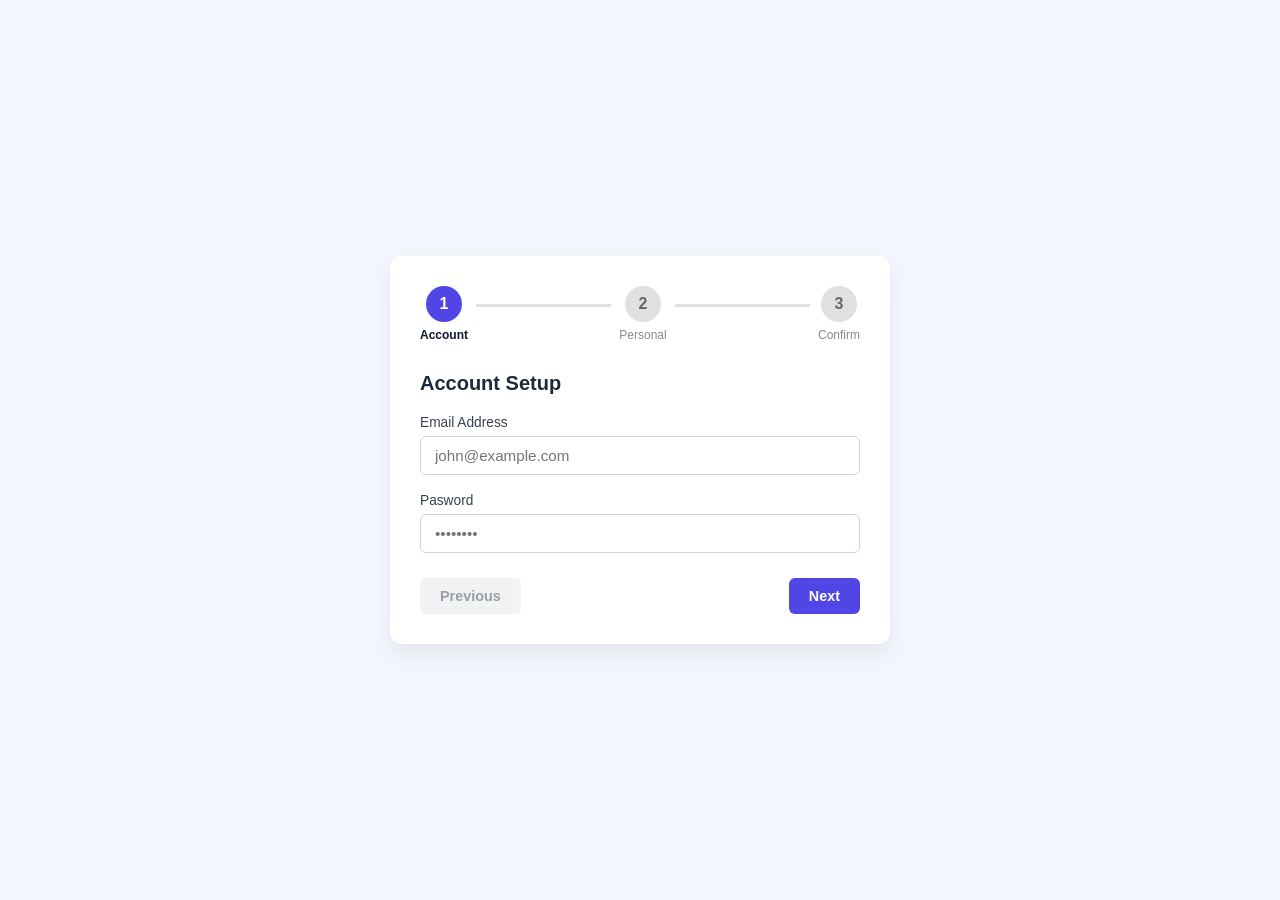
==== index.html @ 32d4d3b2 "Squashed 'MultiStep-Form/' content from commit 7b447c8 git-subtree-dir: MultiStep-Form git-subtree-s" ====
<!doctype html>
<html lang="en">
  <head>
    <meta charset="UTF-8" />
    <meta name="viewport" content="width=device-width, initial-scale=1.0" />
    <title>Multi Step Form</title>
    <link rel="stylesheet" href="./style.css" />
  </head>
  <body>
    <div class="form-container">
      <div class="step-indicator">
        <div class="step step-1 active" onclick="navigateToStep(0)">
          <div class="step-number">1</div>
          <span class="step-label">Account</span>
        </div>
        <div class="line"></div>
        <div class="step step-2" onclick="navigateToStep(1)">
          <div class="step-number">2</div>
          <span class="step-label">Personal</span>
        </div>
        <div class="line"></div>
        <div class="step step-3" onclick="navigateToStep(2)">
          <div class="step-number">3</div>
          <span class="step-label">Confirm</span>
        </div>
      </div>
      <form onsubmit="handleSubmit(event)" id="multiStepForm">
        <div class="form-step active">
          <h2>Account Setup</h2>
          <div class="input-group">
            <label for="email">Email Address</label>
            <input
              type="email"
              name="email"
              id="email"
              required
              placeholder="john@example.com"
            />
          </div>
          <div class="input-group">
            <label for="password">Pasword</label>
            <input
              type="password"
              name="password"
              id="password"
              required
              placeholder="••••••••"
            />
          </div>
        </div>
        <div class="form-step">
          <h2>Personal Details</h2>
          <div class="input-group">
            <label for="fullName">Full Name</label>
            <input
              type="text"
              name="fullName"
              id="fullName"
              required
              placeholder="John Doe"
            />
          </div>
          <div class="input-group">
            <label for="phone">Phone Number</label>
            <input
              type="tel"
              name="phone"
              id="phone"
              required
              placeholder="+1 234 567 890"
            />
          </div>
        </div>
        <div class="form-step">
          <h2>Confirmation</h2>
          <div class="summary-box">
            <p><strong>Email:</strong> <span id="summaryEmail">-</span></p>
            <p><strong>Name:</strong> <span id="summaryName">-</span></p>
            <p><strong>Phone:</strong> <span id="summaryPhone">-</span></p>
          </div>
          <div class="input-group checkbox-group">
            <input type="checkbox" id="terms" required />
            <label for="terms">I agree to the Terms & Conditions</label>
          </div>
        </div>
        <div class="btn-group">
          <button type="button" id="prevBtn" onclick="changeStep(-1)" disabled>
            Previous
          </button>
          <button type="button" id="nextBtn" onclick="changeStep(1)">
            Next
          </button>
          <button type="submit" id="submitBtn" class="hidden">
            Submit Registration
          </button>
        </div>
      </form>
    </div>
    <script src="./script.js"></script>
  </body>
</html>
---- style.css ----
* {
  box-sizing: border-box;
  margin: 0;
  padding: 0;
  font-family: "Segoe UI", Tahoma, Geneva, Verdana, sans-serif;
}

body {
  background-color: #f4f7fe;
  display: flex;
  justify-content: center;
  align-items: center;
  min-height: 100vh;
}

.form-container {
  background: #ffffff;
  width: 100%;
  max-width: 500px;
  padding: 30px;
  border-radius: 12px;
  box-shadow: 0 10px 25px rgba(0, 0, 0, 0.08);
}

.step-indicator {
  display: flex;
  align-items: center;
  justify-content: space-between;
  margin-bottom: 30px;
}

.step {
  display: flex;
  flex-direction: column;
  align-items: center;
  cursor: pointer;
  z-index: 1;
}

.step-number {
  width: 36px;
  height: 36px;
  border-radius: 50%;
  background-color: #e0e0e0;
  color: #666;
  display: flex;
  justify-content: center;
  align-items: center;
  font-weight: 600;
  transition: all 0.3s ease;
}

.step-label {
  font-size: 0.75rem;
  margin-top: 6px;
  color: #888;
}

.step.active .step-number {
  background-color: #4f46e5;
  color: #fff;
}

.step.completed .step-number {
  background-color: #10b981;
  color: #fff;
}

.step.active .step-label,
.step.completed .step-label {
  color: #111827;
  font-weight: 600;
}

.line {
  flex: 1;
  height: 3px;
  background-color: #e0e0e0;
  margin: 0 8px;
  margin-bottom: 18px;
  transition: background-color 0.3s ease;
}

.line.active {
  background-color: #10b981;
}

.form-step {
    display: none;
}

.form-step.active {
  display: block;
  animation: fadeIn 0.4s ease;
}

@keyframes fadeIn {
  from {
    opacity: 0;
    transform: translateY(8px);
  }
  to {
    opacity: 1;
    transform: translateY(0);
  }
}

h2 {
  font-size: 1.25rem;
  color: #1f2937;
  margin-bottom: 20px;
}

.input-group {
  margin-bottom: 18px;
  display: flex;
  flex-direction: column;
}

.input-group label {
  font-size: 0.857rem;
  font-weight: 500;
  color: #374151;
  margin-bottom: 6px;
}

.input-group input[type="email"],
.input-group input[type="password"],
.input-group input[type="text"],
.input-group input[type="tel"] {
  padding: 10px 14px;
  border: 1px solid #d1d5db;
  border-radius: 6px;
  font-size: 0.95rem;
  outline: none;
  transition: border-color 0.2s;
}

.input-group input:focus {
  border-color: #4f46e5;
}

.checkbox-group {
  flex-direction: row;
  align-items: center;
  gap: 8px;
}

.summary-box {
  background: #f9fafb;
  border: 1px solid #e5e7eb;
  border-radius: 8px;
  padding: 16px;
  margin-bottom: 20px;
}

.summary-box p {
  font-size: 0.9rem;
  color: #4b5563;
  margin-bottom: 8px;
}

.btn-group {
  display: flex;
  justify-content: space-between;
  margin-top: 25px;
}

button {
  padding: 10px 20px;
  border: none;
  border-radius: 6px;
  font-size: 0.9rem;
  font-weight: 600;
  cursor: pointer;
  transition: background-color 0.2s;
}

#prevBtn {
  background-color: #e5e7eb;
  color: #374151;
}

#prevBtn:disabled {
  opacity: 0.5;
  cursor: not-allowed;
}

#nextBtn,
#submitBtn {
  background-color: #4f46e5;
  color: #fff;
}
#nextBtn:hover,
#submitBtn:hover {
  background-color: #4338ca;
}

.hidden {
  display: none;
}
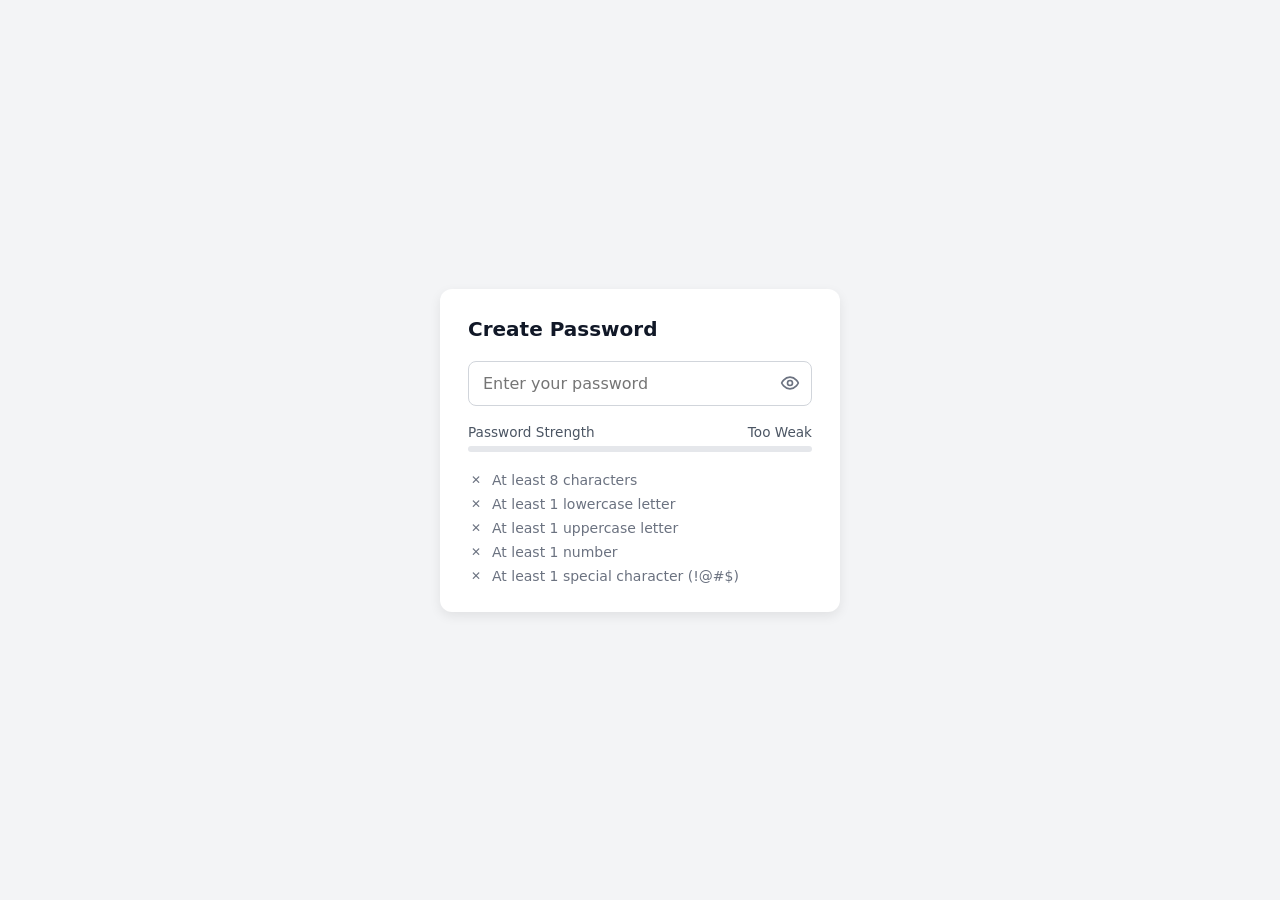
==== commit 79bd147f: "Squashed 'Password-Module/' content from commit 9e6fceb git-subtree-dir: Password-Module git-subtree" ====
--- a/index.html
+++ b/index.html
@@ -3,98 +3,97 @@
   <head>
     <meta charset="UTF-8" />
     <meta name="viewport" content="width=device-width, initial-scale=1.0" />
-    <title>Multi Step Form</title>
+    <title>Password Module</title>
     <link rel="stylesheet" href="./style.css" />
   </head>
   <body>
-    <div class="form-container">
-      <div class="step-indicator">
-        <div class="step step-1 active" onclick="navigateToStep(0)">
-          <div class="step-number">1</div>
-          <span class="step-label">Account</span>
+    <div class="password-card">
+      <h2>Create Password</h2>
+
+      <!-- Password Input Group -->
+      <div class="input-group">
+        <input
+          type="password"
+          id="password"
+          placeholder="Enter your password"
+          autocomplete="off"
+        />
+        <button
+          type="button"
+          id="toggleBtn"
+          aria-label="Toggle password visibility"
+        >
+          <!-- Eye Open Icon -->
+          <svg
+            id="eyeOpen"
+            xmlns="http://www.w3.org/2000/svg"
+            width="20"
+            height="20"
+            viewBox="0 0 24 24"
+            fill="none"
+            stroke="currentColor"
+            stroke-width="2"
+            stroke-linecap="round"
+            stroke-linejoin="round"
+          >
+            <path d="M2 12s3-7 10-7 10 7 10 7-3 7-10 7-10-7-10-7Z" />
+            <circle cx="12" cy="12" r="3" />
+          </svg>
+          <!-- Eye Closed Icon -->
+          <svg
+            id="eyeClosed"
+            class="hidden"
+            xmlns="http://www.w3.org/2000/svg"
+            width="20"
+            height="20"
+            viewBox="0 0 24 24"
+            fill="none"
+            stroke="currentColor"
+            stroke-width="2"
+            stroke-linecap="round"
+            stroke-linejoin="round"
+          >
+            <path d="M9.88 9.88a3 3 0 1 0 4.24 4.24" />
+            <path
+              d="M10.73 5.08A10.43 10.43 0 0 1 12 5c7 0 10 7 10 7a13.16 13.16 0 0 1-1.67 2.68"
+            />
+            <path
+              d="M6.61 6.61A13.52 13.52 0 0 0 2 12s3 7 10 7a9.74 9.74 0 0 0 5.39-1.61"
+            />
+            <line x1="2" x2="22" y1="2" y2="22" />
+          </svg>
+        </button>
+      </div>
+
+      <!-- Strength Meter -->
+      <div class="strength-wrapper">
+        <div class="strength-header">
+          <span>Password Strength</span>
+          <span id="strengthText">Too Weak</span>
         </div>
-        <div class="line"></div>
-        <div class="step step-2" onclick="navigateToStep(1)">
-          <div class="step-number">2</div>
-          <span class="step-label">Personal</span>
-        </div>
-        <div class="line"></div>
-        <div class="step step-3" onclick="navigateToStep(2)">
-          <div class="step-number">3</div>
-          <span class="step-label">Confirm</span>
+        <div class="strength-bar-bg">
+          <div id="strengthBar" class="strength-bar"></div>
         </div>
       </div>
-      <form onsubmit="handleSubmit(event)" id="multiStepForm">
-        <div class="form-step active">
-          <h2>Account Setup</h2>
-          <div class="input-group">
-            <label for="email">Email Address</label>
-            <input
-              type="email"
-              name="email"
-              id="email"
-              required
-              placeholder="john@example.com"
-            />
-          </div>
-          <div class="input-group">
-            <label for="password">Pasword</label>
-            <input
-              type="password"
-              name="password"
-              id="password"
-              required
-              placeholder="••••••••"
-            />
-          </div>
-        </div>
-        <div class="form-step">
-          <h2>Personal Details</h2>
-          <div class="input-group">
-            <label for="fullName">Full Name</label>
-            <input
-              type="text"
-              name="fullName"
-              id="fullName"
-              required
-              placeholder="John Doe"
-            />
-          </div>
-          <div class="input-group">
-            <label for="phone">Phone Number</label>
-            <input
-              type="tel"
-              name="phone"
-              id="phone"
-              required
-              placeholder="+1 234 567 890"
-            />
-          </div>
-        </div>
-        <div class="form-step">
-          <h2>Confirmation</h2>
-          <div class="summary-box">
-            <p><strong>Email:</strong> <span id="summaryEmail">-</span></p>
-            <p><strong>Name:</strong> <span id="summaryName">-</span></p>
-            <p><strong>Phone:</strong> <span id="summaryPhone">-</span></p>
-          </div>
-          <div class="input-group checkbox-group">
-            <input type="checkbox" id="terms" required />
-            <label for="terms">I agree to the Terms & Conditions</label>
-          </div>
-        </div>
-        <div class="btn-group">
-          <button type="button" id="prevBtn" onclick="changeStep(-1)" disabled>
-            Previous
-          </button>
-          <button type="button" id="nextBtn" onclick="changeStep(1)">
-            Next
-          </button>
-          <button type="submit" id="submitBtn" class="hidden">
-            Submit Registration
-          </button>
-        </div>
-      </form>
+
+      <!-- Requirements Checklist -->
+      <ul class="criteria-list">
+        <li data-criterion="length">
+          <span class="icon">✕</span> At least 8 characters
+        </li>
+        <li data-criterion="lowercase">
+          <span class="icon">✕</span> At least 1 lowercase letter
+        </li>
+        <li data-criterion="uppercase">
+          <span class="icon">✕</span> At least 1 uppercase letter
+        </li>
+        <li data-criterion="number">
+          <span class="icon">✕</span> At least 1 number
+        </li>
+        <li data-criterion="symbol">
+          <span class="icon">✕</span> At least 1 special character (!@#$)
+        </li>
+      </ul>
     </div>
     <script src="./script.js"></script>
   </body>
--- a/style.css
+++ b/style.css
@@ -2,200 +2,129 @@
   box-sizing: border-box;
   margin: 0;
   padding: 0;
-  font-family: "Segoe UI", Tahoma, Geneva, Verdana, sans-serif;
+  font-family:
+    system-ui,
+    -apple-system,
+    sans-serif;
 }
 
 body {
-  background-color: #f4f7fe;
   display: flex;
   justify-content: center;
   align-items: center;
   min-height: 100vh;
+  background-color: #f3f4f6;
+  padding: 20px;
 }
 
-.form-container {
+.password-card {
   background: #ffffff;
+  padding: 28px;
+  border-radius: 12px;
   width: 100%;
-  max-width: 500px;
-  padding: 30px;
-  border-radius: 12px;
-  box-shadow: 0 10px 25px rgba(0, 0, 0, 0.08);
+  max-width: 400px;
+  box-shadow: 0 4px 12px rgba(0, 0, 0, 0.08);
 }
 
-.step-indicator {
-  display: flex;
-  align-items: center;
-  justify-content: space-between;
-  margin-bottom: 30px;
-}
-
-.step {
-  display: flex;
-  flex-direction: column;
-  align-items: center;
-  cursor: pointer;
-  z-index: 1;
-}
-
-.step-number {
-  width: 36px;
-  height: 36px;
-  border-radius: 50%;
-  background-color: #e0e0e0;
-  color: #666;
-  display: flex;
-  justify-content: center;
-  align-items: center;
-  font-weight: 600;
-  transition: all 0.3s ease;
-}
-
-.step-label {
-  font-size: 0.75rem;
-  margin-top: 6px;
-  color: #888;
-}
-
-.step.active .step-number {
-  background-color: #4f46e5;
-  color: #fff;
-}
-
-.step.completed .step-number {
-  background-color: #10b981;
-  color: #fff;
-}
-
-.step.active .step-label,
-.step.completed .step-label {
+.password-card h2 {
+  font-size: 1.25rem;
   color: #111827;
-  font-weight: 600;
-}
-
-.line {
-  flex: 1;
-  height: 3px;
-  background-color: #e0e0e0;
-  margin: 0 8px;
-  margin-bottom: 18px;
-  transition: background-color 0.3s ease;
-}
-
-.line.active {
-  background-color: #10b981;
-}
-
-.form-step {
-    display: none;
-}
-
-.form-step.active {
-  display: block;
-  animation: fadeIn 0.4s ease;
-}
-
-@keyframes fadeIn {
-  from {
-    opacity: 0;
-    transform: translateY(8px);
-  }
-  to {
-    opacity: 1;
-    transform: translateY(0);
-  }
-}
-
-h2 {
-  font-size: 1.25rem;
-  color: #1f2937;
   margin-bottom: 20px;
 }
 
 .input-group {
-  margin-bottom: 18px;
+  position: relative;
   display: flex;
-  flex-direction: column;
+  align-items: center;
 }
 
-.input-group label {
-  font-size: 0.857rem;
-  font-weight: 500;
-  color: #374151;
-  margin-bottom: 6px;
-}
-
-.input-group input[type="email"],
-.input-group input[type="password"],
-.input-group input[type="text"],
-.input-group input[type="tel"] {
-  padding: 10px 14px;
-  border: 1px solid #d1d5db;
-  border-radius: 6px;
-  font-size: 0.95rem;
+.input-group input {
+  width: 100%;
+  padding: 12px 42px 12px 14px;
+  font-size: 1rem;
+  border: 1.5px solid #d1d5db;
+  border-radius: 8px;
   outline: none;
   transition: border-color 0.2s;
 }
 
 .input-group input:focus {
-  border-color: #4f46e5;
+  border-color: #3b82f6;
 }
 
-.checkbox-group {
-  flex-direction: row;
+.input-group button {
+  position: absolute;
+  right: 12px;
+  background: none;
+  border: none;
+  cursor: pointer;
+  color: #6b7280;
+  display: flex;
   align-items: center;
-  gap: 8px;
-}
-
-.summary-box {
-  background: #f9fafb;
-  border: 1px solid #e5e7eb;
-  border-radius: 8px;
-  padding: 16px;
-  margin-bottom: 20px;
-}
-
-.summary-box p {
-  font-size: 0.9rem;
-  color: #4b5563;
-  margin-bottom: 8px;
-}
-
-.btn-group {
-  display: flex;
-  justify-content: space-between;
-  margin-top: 25px;
-}
-
-button {
-  padding: 10px 20px;
-  border: none;
-  border-radius: 6px;
-  font-size: 0.9rem;
-  font-weight: 600;
-  cursor: pointer;
-  transition: background-color 0.2s;
-}
-
-#prevBtn {
-  background-color: #e5e7eb;
-  color: #374151;
-}
-
-#prevBtn:disabled {
-  opacity: 0.5;
-  cursor: not-allowed;
-}
-
-#nextBtn,
-#submitBtn {
-  background-color: #4f46e5;
-  color: #fff;
-}
-#nextBtn:hover,
-#submitBtn:hover {
-  background-color: #4338ca;
 }
 
 .hidden {
   display: none;
 }
+
+/* Strength Bar */
+.strength-wrapper {
+  margin-top: 18px;
+}
+
+.strength-header {
+  display: flex;
+  justify-content: space-between;
+  font-size: 0.85rem;
+  color: #4b5563;
+  margin-bottom: 6px;
+  font-weight: 500;
+}
+
+.strength-bar-bg {
+  height: 6px;
+  background-color: #e5e7eb;
+  border-radius: 4px;
+  overflow: hidden;
+}
+
+.strength-bar {
+  height: 100%;
+  width: 0%;
+  border-radius: 4px;
+  transition:
+    width 0.3s ease,
+    background-color 0.3s ease;
+}
+
+/* Checklist Styling */
+.criteria-list {
+  list-style: none;
+  margin-top: 20px;
+  display: flex;
+  flex-direction: column;
+  gap: 8px;
+}
+
+.criteria-list li {
+  font-size: 0.875rem;
+  color: #6b7280;
+  display: flex;
+  align-items: center;
+  gap: 8px;
+  transition: color 0.2s;
+}
+
+.criteria-list li.valid {
+  color: #10b981;
+  font-weight: 500;
+}
+
+.criteria-list li .icon {
+  display: inline-flex;
+  justify-content: center;
+  align-items: center;
+  width: 16px;
+  height: 16px;
+  font-size: 0.75rem;
+}
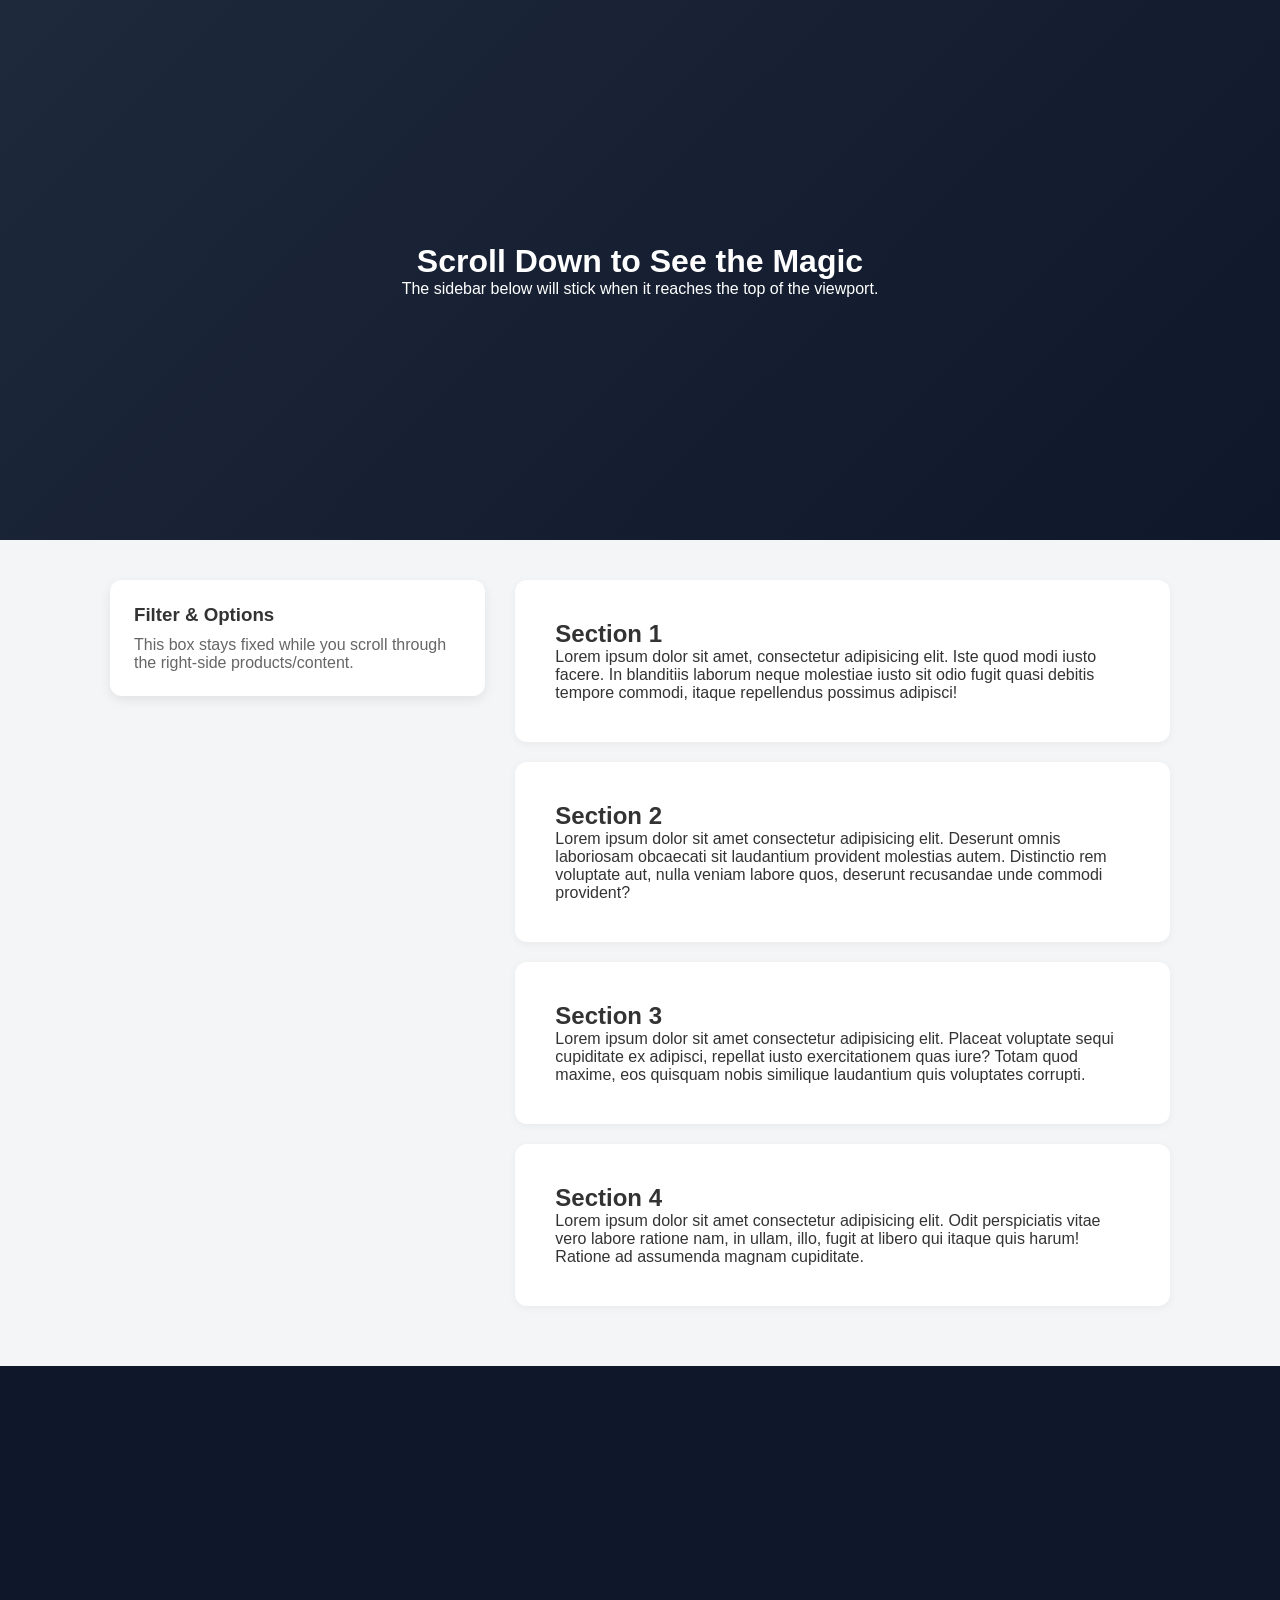
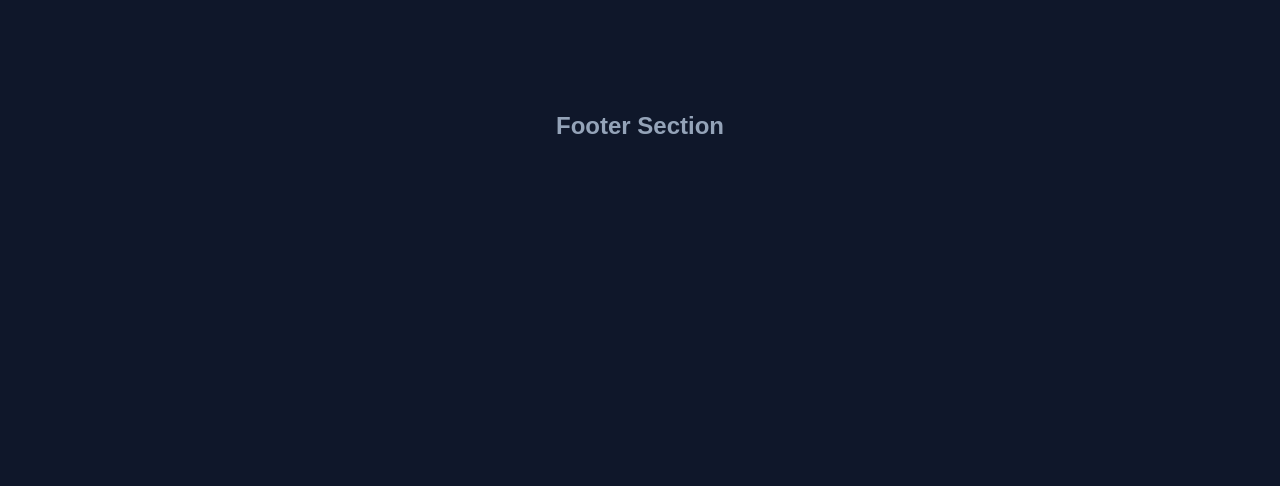
==== commit 36b6dc41: "Squashed 'Scroll-and-FixIt/' content from commit cee3bd1 git-subtree-dir: Scroll-and-FixIt git-subtr" ====
--- a/index.html
+++ b/index.html
@@ -3,98 +3,66 @@
   <head>
     <meta charset="UTF-8" />
     <meta name="viewport" content="width=device-width, initial-scale=1.0" />
-    <title>Password Module</title>
+    <title>Scroll and FixIt!</title>
     <link rel="stylesheet" href="./style.css" />
   </head>
   <body>
-    <div class="password-card">
-      <h2>Create Password</h2>
-
-      <!-- Password Input Group -->
-      <div class="input-group">
-        <input
-          type="password"
-          id="password"
-          placeholder="Enter your password"
-          autocomplete="off"
-        />
-        <button
-          type="button"
-          id="toggleBtn"
-          aria-label="Toggle password visibility"
-        >
-          <!-- Eye Open Icon -->
-          <svg
-            id="eyeOpen"
-            xmlns="http://www.w3.org/2000/svg"
-            width="20"
-            height="20"
-            viewBox="0 0 24 24"
-            fill="none"
-            stroke="currentColor"
-            stroke-width="2"
-            stroke-linecap="round"
-            stroke-linejoin="round"
-          >
-            <path d="M2 12s3-7 10-7 10 7 10 7-3 7-10 7-10-7-10-7Z" />
-            <circle cx="12" cy="12" r="3" />
-          </svg>
-          <!-- Eye Closed Icon -->
-          <svg
-            id="eyeClosed"
-            class="hidden"
-            xmlns="http://www.w3.org/2000/svg"
-            width="20"
-            height="20"
-            viewBox="0 0 24 24"
-            fill="none"
-            stroke="currentColor"
-            stroke-width="2"
-            stroke-linecap="round"
-            stroke-linejoin="round"
-          >
-            <path d="M9.88 9.88a3 3 0 1 0 4.24 4.24" />
-            <path
-              d="M10.73 5.08A10.43 10.43 0 0 1 12 5c7 0 10 7 10 7a13.16 13.16 0 0 1-1.67 2.68"
-            />
-            <path
-              d="M6.61 6.61A13.52 13.52 0 0 0 2 12s3 7 10 7a9.74 9.74 0 0 0 5.39-1.61"
-            />
-            <line x1="2" x2="22" y1="2" y2="22" />
-          </svg>
-        </button>
-      </div>
-
-      <!-- Strength Meter -->
-      <div class="strength-wrapper">
-        <div class="strength-header">
-          <span>Password Strength</span>
-          <span id="strengthText">Too Weak</span>
-        </div>
-        <div class="strength-bar-bg">
-          <div id="strengthBar" class="strength-bar"></div>
-        </div>
-      </div>
-
-      <!-- Requirements Checklist -->
-      <ul class="criteria-list">
-        <li data-criterion="length">
-          <span class="icon">✕</span> At least 8 characters
-        </li>
-        <li data-criterion="lowercase">
-          <span class="icon">✕</span> At least 1 lowercase letter
-        </li>
-        <li data-criterion="uppercase">
-          <span class="icon">✕</span> At least 1 uppercase letter
-        </li>
-        <li data-criterion="number">
-          <span class="icon">✕</span> At least 1 number
-        </li>
-        <li data-criterion="symbol">
-          <span class="icon">✕</span> At least 1 special character (!@#$)
-        </li>
-      </ul>
-    </div>
-    <script src="./script.js"></script>
+    <header class="hero-section">
+      <h1>Scroll Down to See the Magic</h1>
+      <p>
+        The sidebar below will stick when it reaches the top of the viewport.
+      </p>
+    </header>
+    <main class="content-container">
+      <aside class="sidebar" id="stickySidebar">
+        <h3>Filter & Options</h3>
+        <p style="margin-top: 10px; color: #666">
+          This box stays fixed while you scroll through the right-side
+          products/content.
+        </p>
+      </aside>
+      <section class="main-content">
+        <article class="card">
+          <h2>Section 1</h2>
+          <p>
+            Lorem ipsum dolor sit amet, consectetur adipisicing elit. Iste quod
+            modi iusto facere. In blanditiis laborum neque molestiae iusto sit
+            odio fugit quasi debitis tempore commodi, itaque repellendus
+            possimus adipisci!
+          </p>
+        </article>
+        <article class="card">
+          <h2>Section 2</h2>
+          <p>
+            Lorem ipsum dolor sit amet consectetur adipisicing elit. Deserunt
+            omnis laboriosam obcaecati sit laudantium provident molestias autem.
+            Distinctio rem voluptate aut, nulla veniam labore quos, deserunt
+            recusandae unde commodi provident?
+          </p>
+        </article>
+        <article class="card">
+          <h2>Section 3</h2>
+          <p>
+            Lorem ipsum dolor sit amet consectetur adipisicing elit. Placeat
+            voluptate sequi cupiditate ex adipisci, repellat iusto
+            exercitationem quas iure? Totam quod maxime, eos quisquam nobis
+            similique laudantium quis voluptates corrupti.
+          </p>
+        </article>
+        <article class="card">
+          <h2>Section 4</h2>
+          <p>
+            Lorem ipsum dolor sit amet consectetur adipisicing elit. Odit
+            perspiciatis vitae vero labore ratione nam, in ullam, illo, fugit at
+            libero qui itaque quis harum! Ratione ad assumenda magnam
+            cupiditate.
+          </p>
+        </article>
+      </section>
+    </main>
+    <footer class="footer">
+        <h2>Footer Section</h2>
+    </footer>
   </body>
+  <script src="./script.js"></script>
 </html>
--- a/style.css
+++ b/style.css
@@ -1,130 +1,71 @@
 * {
-  box-sizing: border-box;
-  margin: 0;
-  padding: 0;
-  font-family:
-    system-ui,
-    -apple-system,
-    sans-serif;
+    box-sizing: border-box;
+    margin: 0;
+    padding: 0;
+    font-family: Arial, sans-serif;
 }
 
 body {
-  display: flex;
-  justify-content: center;
-  align-items: center;
-  min-height: 100vh;
-  background-color: #f3f4f6;
-  padding: 20px;
+    background-color: #f4f5f7;
+    color: #333;
 }
 
-.password-card {
-  background: #ffffff;
-  padding: 28px;
-  border-radius: 12px;
-  width: 100%;
-  max-width: 400px;
-  box-shadow: 0 4px 12px rgba(0, 0, 0, 0.08);
+.hero-section {
+    height: 60vh;
+    background: linear-gradient(135deg, #1e293b, #0f172a);
+    color: white;
+    display: flex;
+    flex-direction: column;
+    justify-content: center;
+    align-items: center;
+    text-align: center;
+    padding: 20px;
 }
 
-.password-card h2 {
-  font-size: 1.25rem;
-  color: #111827;
-  margin-bottom: 20px;
+.content-container {
+    max-width: 1100px;
+    margin: 40px auto;
+    display: flex;
+    gap: 30px;
+    padding: 0 20px;
 }
 
-.input-group {
-  position: relative;
-  display: flex;
-  align-items: center;
+.sidebar {
+    flex: 1;
+    position: sticky;
+    align-self: flex-start;
+    background: #ffffff;
+    padding: 24px;
+    border-radius: 12px;
+    top: 20px;
+    box-shadow: 0 4px 12px rgba(0,0,0,0.08);
+    transition: border-color 0.3s ease;
 }
 
-.input-group input {
-  width: 100%;
-  padding: 12px 42px 12px 14px;
-  font-size: 1rem;
-  border: 1.5px solid #d1d5db;
-  border-radius: 8px;
-  outline: none;
-  transition: border-color 0.2s;
+.sidebar.is-stuck {
+    border: 2px solid #3b82f6;
 }
 
-.input-group input:focus {
-  border-color: #3b82f6;
+.main-content {
+    flex: 2;
+    display: flex;
+    flex-direction: column;
+    gap: 20px;
 }
 
-.input-group button {
-  position: absolute;
-  right: 12px;
-  background: none;
-  border: none;
-  cursor: pointer;
-  color: #6b7280;
-  display: flex;
-  align-items: center;
+.card {
+    background: #ffffff;
+    padding: 40px;
+    border-radius: 12px;
+    box-shadow: 0 2px 8px rgba(0,0,0,0.05);
 }
 
-.hidden {
-  display: none;
-}
-
-/* Strength Bar */
-.strength-wrapper {
-  margin-top: 18px;
-}
-
-.strength-header {
-  display: flex;
-  justify-content: space-between;
-  font-size: 0.85rem;
-  color: #4b5563;
-  margin-bottom: 6px;
-  font-weight: 500;
-}
-
-.strength-bar-bg {
-  height: 6px;
-  background-color: #e5e7eb;
-  border-radius: 4px;
-  overflow: hidden;
-}
-
-.strength-bar {
-  height: 100%;
-  width: 0%;
-  border-radius: 4px;
-  transition:
-    width 0.3s ease,
-    background-color 0.3s ease;
-}
-
-/* Checklist Styling */
-.criteria-list {
-  list-style: none;
-  margin-top: 20px;
-  display: flex;
-  flex-direction: column;
-  gap: 8px;
-}
-
-.criteria-list li {
-  font-size: 0.875rem;
-  color: #6b7280;
-  display: flex;
-  align-items: center;
-  gap: 8px;
-  transition: color 0.2s;
-}
-
-.criteria-list li.valid {
-  color: #10b981;
-  font-weight: 500;
-}
-
-.criteria-list li .icon {
-  display: inline-flex;
-  justify-content: center;
-  align-items: center;
-  width: 16px;
-  height: 16px;
-  font-size: 0.75rem;
-}
+.footer {
+    height: 80vh;
+    background: #0f172a;
+    color: #94a3b8;
+    display: flex;
+    align-items: center;
+    justify-content: center;
+    margin-top: 60px;
+}
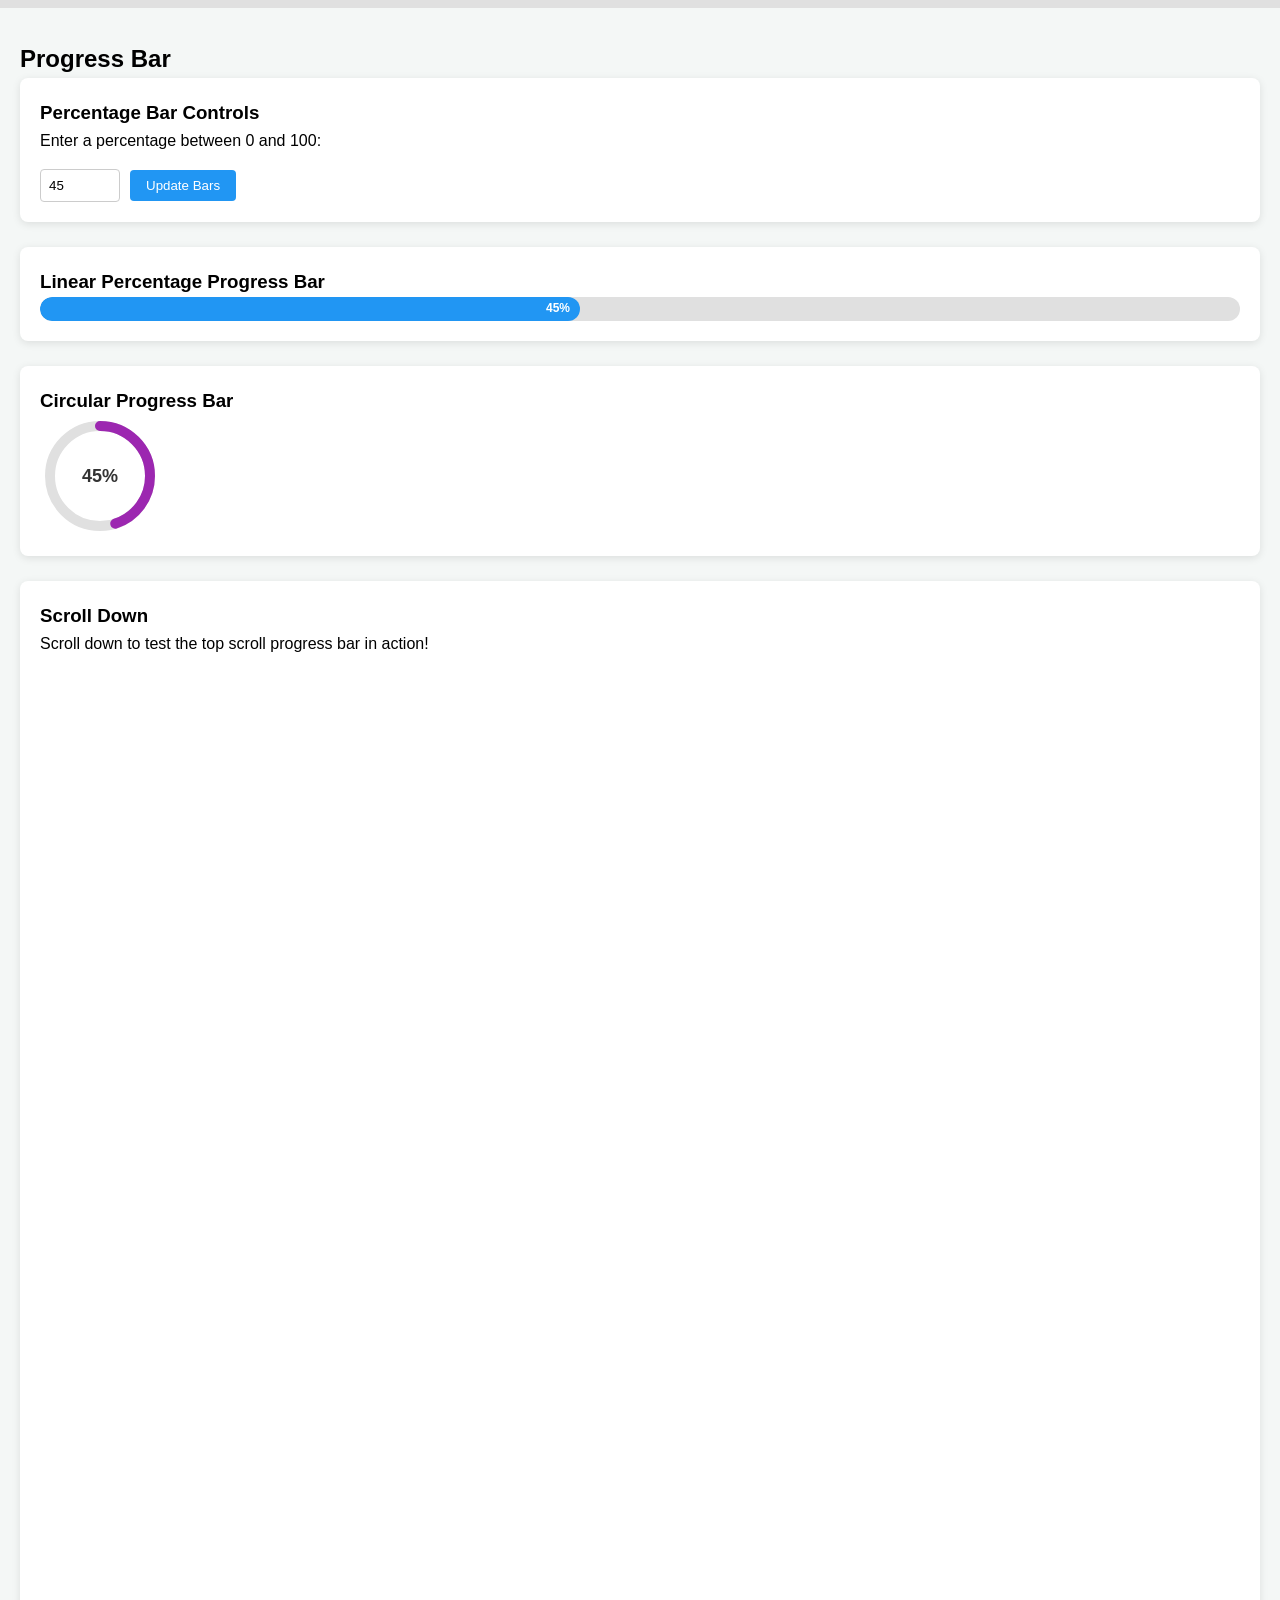
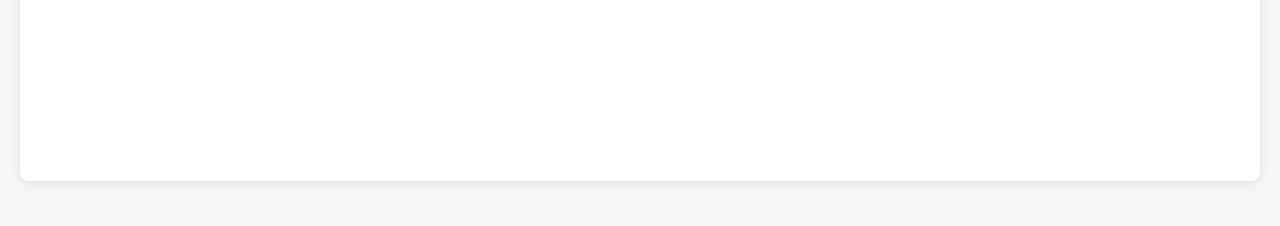
==== commit 86aeeb40: "Squashed 'Progress-Bar/' content from commit 1f2829c git-subtree-dir: Progress-Bar git-subtree-split" ====
--- a/index.html
+++ b/index.html
@@ -1,68 +1,44 @@
-<!doctype html>
+<!DOCTYPE html>
 <html lang="en">
-  <head>
-    <meta charset="UTF-8" />
-    <meta name="viewport" content="width=device-width, initial-scale=1.0" />
-    <title>Scroll and FixIt!</title>
-    <link rel="stylesheet" href="./style.css" />
-  </head>
-  <body>
-    <header class="hero-section">
-      <h1>Scroll Down to See the Magic</h1>
-      <p>
-        The sidebar below will stick when it reaches the top of the viewport.
-      </p>
-    </header>
-    <main class="content-container">
-      <aside class="sidebar" id="stickySidebar">
-        <h3>Filter & Options</h3>
-        <p style="margin-top: 10px; color: #666">
-          This box stays fixed while you scroll through the right-side
-          products/content.
-        </p>
-      </aside>
-      <section class="main-content">
-        <article class="card">
-          <h2>Section 1</h2>
-          <p>
-            Lorem ipsum dolor sit amet, consectetur adipisicing elit. Iste quod
-            modi iusto facere. In blanditiis laborum neque molestiae iusto sit
-            odio fugit quasi debitis tempore commodi, itaque repellendus
-            possimus adipisci!
-          </p>
-        </article>
-        <article class="card">
-          <h2>Section 2</h2>
-          <p>
-            Lorem ipsum dolor sit amet consectetur adipisicing elit. Deserunt
-            omnis laboriosam obcaecati sit laudantium provident molestias autem.
-            Distinctio rem voluptate aut, nulla veniam labore quos, deserunt
-            recusandae unde commodi provident?
-          </p>
-        </article>
-        <article class="card">
-          <h2>Section 3</h2>
-          <p>
-            Lorem ipsum dolor sit amet consectetur adipisicing elit. Placeat
-            voluptate sequi cupiditate ex adipisci, repellat iusto
-            exercitationem quas iure? Totam quod maxime, eos quisquam nobis
-            similique laudantium quis voluptates corrupti.
-          </p>
-        </article>
-        <article class="card">
-          <h2>Section 4</h2>
-          <p>
-            Lorem ipsum dolor sit amet consectetur adipisicing elit. Odit
-            perspiciatis vitae vero labore ratione nam, in ullam, illo, fugit at
-            libero qui itaque quis harum! Ratione ad assumenda magnam
-            cupiditate.
-          </p>
-        </article>
-      </section>
-    </main>
-    <footer class="footer">
-        <h2>Footer Section</h2>
-    </footer>
-  </body>
-  <script src="./script.js"></script>
-</html>
+<head>
+    <meta charset="UTF-8">
+    <meta name="viewport" content="width=device-width, initial-scale=1.0">
+    <title>Progress Bar</title>
+    <link rel="stylesheet" href="./style.css">
+</head>
+<body>
+    <div id="scroll-progress-container">
+        <div id="scroll-progress-bar"></div>
+    </div>
+    <h2>Progress Bar</h2>
+    <div class="card">
+        <h3>Percentage Bar Controls</h3>
+        <p>Enter a percentage between 0 and 100:</p>
+        <div class="controls">
+            <input type="number" id="percent-input" value="45" min="0" max="100" />
+            <button id="update-btn">Update Bars</button>
+        </div>
+    </div>
+    <div class="card">
+        <h3>Linear Percentage Progress Bar</h3>
+        <div class="linear-container">
+            <div id="linear-fill" class="linear-fill">0%</div>
+        </div>
+    </div>
+    <div class="card">
+        <h3>Circular Progress Bar</h3>
+        <div class="circle-wrapper">
+            <svg width="120" height="120">
+                <circle class="circle-bg" cx="60" cy="60" r="50"></circle>
+                <circle id="circle-progress" class="circle-progress" cx="60" cy="60" r="50"></circle>
+            </svg>
+            <div id="circle-text" class="circle-text">0%</div>
+        </div>
+    </div>
+    <div class="card" style="height: 1200px;">
+        <h3>Scroll Down</h3>
+        <p>Scroll down to test the top scroll progress bar in action!</p>
+    </div>
+    <script src="./script.js"></script>
+</body>
+</html>
--- a/style.css
+++ b/style.css
@@ -1,71 +1,126 @@
 * {
-    box-sizing: border-box;
     margin: 0;
     padding: 0;
-    font-family: Arial, sans-serif;
+    box-sizing: border-box;
 }
 
 body {
-    background-color: #f4f5f7;
-    color: #333;
+    font-family: Arial, sans-serif;
+    margin: 0;
+    padding: 20px;
+    padding-top: 40px;
+    line-height: 1.6;
+    background-color: #f4f7f6;
 }
 
-.hero-section {
-    height: 60vh;
-    background: linear-gradient(135deg, #1e293b, #0f172a);
-    color: white;
-    display: flex;
-    flex-direction: column;
-    justify-content: center;
-    align-items: center;
-    text-align: center;
-    padding: 20px;
+#scroll-progress-container {
+    position: fixed;
+    top: 0;
+    left: 0;
+    width: 100%;
+    height: 8px;
+    background-color: #e0e0e0;
+    z-index: 1000;
 }
 
-.content-container {
-    max-width: 1100px;
-    margin: 40px auto;
-    display: flex;
-    gap: 30px;
-    padding: 0 20px;
-}
-
-.sidebar {
-    flex: 1;
-    position: sticky;
-    align-self: flex-start;
-    background: #ffffff;
-    padding: 24px;
-    border-radius: 12px;
-    top: 20px;
-    box-shadow: 0 4px 12px rgba(0,0,0,0.08);
-    transition: border-color 0.3s ease;
-}
-
-.sidebar.is-stuck {
-    border: 2px solid #3b82f6;
-}
-
-.main-content {
-    flex: 2;
-    display: flex;
-    flex-direction: column;
-    gap: 20px;
+#scroll-progress-bar {
+    height: 100%;
+    width: 0%;
+    background-color: #4caf50;
+    transition: width 0.1s ease-out;
 }
 
 .card {
-    background: #ffffff;
-    padding: 40px;
-    border-radius: 12px;
-    box-shadow: 0 2px 8px rgba(0,0,0,0.05);
+    background: white;
+    padding: 20px;
+    margin-bottom: 25px;
+    border-radius: 8px;
+    box-shadow: 0 2px 8px rgba(0,0,0,0.1);
 }
 
-.footer {
-    height: 80vh;
-    background: #0f172a;
-    color: #94a3b8;
+.controls {
+    margin-top: 15px;
+    display: flex;
+    gap: 10px;
+    align-items: center;
+}
+
+input[type="number"] {
+    padding: 8px;
+    width: 80px;
+    border: 1px solid #ccc;
+    border-radius: 4px;
+}
+
+button {
+    padding: 8px 16px;
+    background-color: #2196f3;
+    color: white;
+    border: none;
+    border-radius: 4px;
+    cursor: pointer;
+}
+
+button:hover {
+    background-color: #1e88e5;
+}
+
+.linear-container {
+    width: 100%;
+    background-color: #e0e0e0;
+    border-radius: 20px;
+    overflow: hidden;
+    height: 24px;
+}
+
+.linear-fill {
+    height: 100%;
+    width: 0%;
+    background-color: #2196f3;
+    border-radius: 20px;
+    transition: width 0.3s ease;
     display: flex;
     align-items: center;
-    justify-content: center;
-    margin-top: 60px;
+    justify-content: flex-end;
+    padding-right: 10px;
+    color: white;
+    font-size: 12px;
+    font-weight: bold;
+}
+
+.circle-wrapper {
+    position: relative;
+    width: 120px;
+    height: 120px;
+}
+
+svg {
+    transform: rotate(-90deg);
+}
+
+circle {
+    fill: none;
+    stroke-width: 10;
+}
+
+.circle-bg {
+    stroke: #e0e0e0;
+}
+
+.circle-progress {
+    stroke: #9c27b0;
+    stroke-linecap: round;
+    stroke-dasharray: 314;
+    stroke-dashoffset: 314;
+    transition: stroke-dashoffset 0.3s ease;
+}
+
+.circle-text {
+    position: absolute;
+    top: 50%;
+    left: 50%;
+    transform: translate(-50%, -50%);
+    font-size: 18px;
+    font-weight: bold;
+    color: #333;
 }
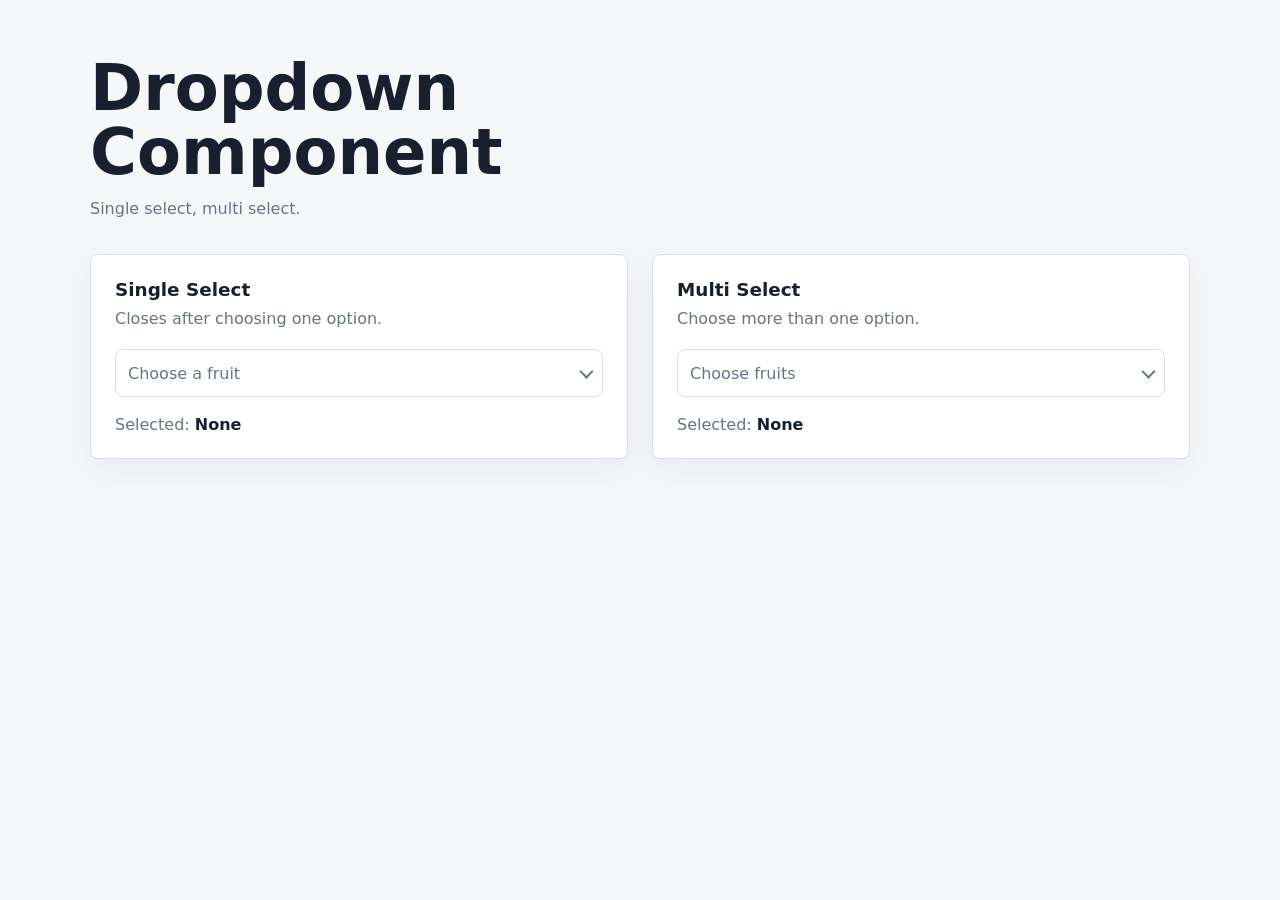
==== commit fcc515b0: "Squashed 'Dropdown-Component/' content from commit 6467236 git-subtree-dir: Dropdown-Component git-s" ====
--- a/index.html
+++ b/index.html
@@ -1,44 +1,39 @@
 <!DOCTYPE html>
 <html lang="en">
 <head>
-    <meta charset="UTF-8">
-    <meta name="viewport" content="width=device-width, initial-scale=1.0">
-    <title>Progress Bar</title>
-    <link rel="stylesheet" href="./style.css">
+  <meta charset="UTF-8">
+  <meta name="viewport" content="width=device-width, initial-scale=1.0">
+  <title>Vanilla JS Dropdown Component</title>
+  <link rel="stylesheet" href="style.css">
 </head>
 <body>
-    <div id="scroll-progress-container">
-        <div id="scroll-progress-bar"></div>
-    </div>
-    <h2>Progress Bar</h2>
-    <div class="card">
-        <h3>Percentage Bar Controls</h3>
-        <p>Enter a percentage between 0 and 100:</p>
-        <div class="controls">
-            <input type="number" id="percent-input" value="45" min="0" max="100" />
-            <button id="update-btn">Update Bars</button>
+  <main class="page-shell">
+    <section class="intro">
+      <h1>Dropdown Component</h1>
+      <p>Single select, multi select.</p>
+    </section>
+
+    <section class="demo-grid" aria-label="Dropdown examples">
+      <div class="panel">
+        <div class="panel-header">
+          <h2>Single Select</h2>
+          <p>Closes after choosing one option.</p>
         </div>
-    </div>
-    <div class="card">
-        <h3>Linear Percentage Progress Bar</h3>
-        <div class="linear-container">
-            <div id="linear-fill" class="linear-fill">0%</div>
+        <div id="single-dropdown"></div>
+        <p class="result">Selected: <span id="single-result">None</span></p>
+      </div>
+
+      <div class="panel">
+        <div class="panel-header">
+          <h2>Multi Select</h2>
+          <p>Choose more than one option.</p>
         </div>
-    </div>
-    <div class="card">
-        <h3>Circular Progress Bar</h3>
-        <div class="circle-wrapper">
-            <svg width="120" height="120">
-                <circle class="circle-bg" cx="60" cy="60" r="50"></circle>
-                <circle id="circle-progress" class="circle-progress" cx="60" cy="60" r="50"></circle>
-            </svg>
-            <div id="circle-text" class="circle-text">0%</div>
-        </div>
-    </div>
-    <div class="card" style="height: 1200px;">
-        <h3>Scroll Down</h3>
-        <p>Scroll down to test the top scroll progress bar in action!</p>
-    </div>
-    <script src="./script.js"></script>
+        <div id="multi-dropdown"></div>
+        <p class="result">Selected: <span id="multi-result">None</span></p>
+      </div>
+    </section>
+  </main>
+
+  <script src="script.js"></script>
 </body>
-</html>+</html>
--- a/style.css
+++ b/style.css
@@ -1,126 +1,258 @@
+:root {
+  color-scheme: light;
+  --bg: #f6f7f9;
+  --surface: #ffffff;
+  --ink: #18202f;
+  --muted: #687386;
+  --line: #d8dee8;
+  --accent: #2563eb;
+  --accent-soft: #e8f0ff;
+  --chip: #edf7f1;
+  --chip-ink: #17633b;
+  --shadow: 0 16px 40px rgba(24, 32, 47, 0.12);
+}
+
 * {
-    margin: 0;
-    padding: 0;
-    box-sizing: border-box;
+  box-sizing: border-box;
 }
 
 body {
-    font-family: Arial, sans-serif;
-    margin: 0;
-    padding: 20px;
-    padding-top: 40px;
-    line-height: 1.6;
-    background-color: #f4f7f6;
-}
-
-#scroll-progress-container {
-    position: fixed;
-    top: 0;
-    left: 0;
-    width: 100%;
-    height: 8px;
-    background-color: #e0e0e0;
-    z-index: 1000;
-}
-
-#scroll-progress-bar {
-    height: 100%;
-    width: 0%;
-    background-color: #4caf50;
-    transition: width 0.1s ease-out;
-}
-
-.card {
-    background: white;
-    padding: 20px;
-    margin-bottom: 25px;
-    border-radius: 8px;
-    box-shadow: 0 2px 8px rgba(0,0,0,0.1);
-}
-
-.controls {
-    margin-top: 15px;
-    display: flex;
-    gap: 10px;
-    align-items: center;
-}
-
-input[type="number"] {
-    padding: 8px;
-    width: 80px;
-    border: 1px solid #ccc;
-    border-radius: 4px;
-}
-
-button {
-    padding: 8px 16px;
-    background-color: #2196f3;
-    color: white;
-    border: none;
-    border-radius: 4px;
-    cursor: pointer;
-}
-
-button:hover {
-    background-color: #1e88e5;
-}
-
-.linear-container {
-    width: 100%;
-    background-color: #e0e0e0;
-    border-radius: 20px;
-    overflow: hidden;
-    height: 24px;
-}
-
-.linear-fill {
-    height: 100%;
-    width: 0%;
-    background-color: #2196f3;
-    border-radius: 20px;
-    transition: width 0.3s ease;
-    display: flex;
-    align-items: center;
-    justify-content: flex-end;
-    padding-right: 10px;
-    color: white;
-    font-size: 12px;
-    font-weight: bold;
-}
-
-.circle-wrapper {
-    position: relative;
-    width: 120px;
-    height: 120px;
-}
-
-svg {
-    transform: rotate(-90deg);
-}
-
-circle {
-    fill: none;
-    stroke-width: 10;
-}
-
-.circle-bg {
-    stroke: #e0e0e0;
-}
-
-.circle-progress {
-    stroke: #9c27b0;
-    stroke-linecap: round;
-    stroke-dasharray: 314;
-    stroke-dashoffset: 314;
-    transition: stroke-dashoffset 0.3s ease;
-}
-
-.circle-text {
-    position: absolute;
-    top: 50%;
-    left: 50%;
-    transform: translate(-50%, -50%);
-    font-size: 18px;
-    font-weight: bold;
-    color: #333;
-}+  margin: 0;
+  min-height: 100vh;
+  background: var(--bg);
+  color: var(--ink);
+  font-family: Inter, ui-sans-serif, system-ui, -apple-system, BlinkMacSystemFont, "Segoe UI", sans-serif;
+}
+
+button,
+input {
+  font: inherit;
+}
+
+.page-shell {
+  width: min(1100px, calc(100% - 32px));
+  margin: 0 auto;
+  padding: 56px 0;
+}
+
+.intro {
+  max-width: 680px;
+  margin-bottom: 32px;
+}
+
+.eyebrow {
+  margin: 0 0 8px;
+  color: var(--accent);
+  font-size: 0.78rem;
+  font-weight: 800;
+  letter-spacing: 0;
+  text-transform: uppercase;
+}
+
+h1,
+h2,
+p {
+  margin-top: 0;
+}
+
+h1 {
+  margin-bottom: 12px;
+  font-size: clamp(2rem, 5vw, 4rem);
+  line-height: 1;
+}
+
+.intro p:last-child,
+.panel-header p {
+  color: var(--muted);
+  line-height: 1.6;
+}
+
+.demo-grid {
+  display: grid;
+  grid-template-columns: repeat(2, minmax(0, 1fr));
+  gap: 24px;
+}
+
+.panel {
+  min-width: 0;
+  border: 1px solid var(--line);
+  border-radius: 8px;
+  background: var(--surface);
+  padding: 24px;
+  box-shadow: 0 10px 30px rgba(24, 32, 47, 0.06);
+}
+
+.panel-header {
+  margin-bottom: 18px;
+}
+
+.panel-header h2 {
+  margin-bottom: 6px;
+  font-size: 1.15rem;
+}
+
+.result {
+  margin: 18px 0 0;
+  color: var(--muted);
+}
+
+.result span {
+  color: var(--ink);
+  font-weight: 700;
+}
+
+.dropdown {
+  position: relative;
+}
+
+.dropdown-toggle {
+  display: flex;
+  align-items: center;
+  justify-content: space-between;
+  gap: 12px;
+  width: 100%;
+  min-height: 48px;
+  border: 1px solid var(--line);
+  border-radius: 8px;
+  background: #fff;
+  color: var(--ink);
+  padding: 8px 12px;
+  text-align: left;
+  cursor: pointer;
+  transition: border-color 160ms ease, box-shadow 160ms ease;
+}
+
+.dropdown-toggle:focus-visible,
+.dropdown.open .dropdown-toggle {
+  outline: none;
+  border-color: var(--accent);
+  box-shadow: 0 0 0 4px rgba(37, 99, 235, 0.14);
+}
+
+.dropdown-value {
+  display: flex;
+  flex: 1;
+  flex-wrap: wrap;
+  align-items: center;
+  gap: 6px;
+  min-width: 0;
+}
+
+.placeholder {
+  color: var(--muted);
+}
+
+.tag {
+  display: inline-flex;
+  align-items: center;
+  max-width: 100%;
+  border-radius: 999px;
+  background: var(--chip);
+  color: var(--chip-ink);
+  padding: 4px 9px;
+  font-size: 0.88rem;
+  font-weight: 700;
+}
+
+.chevron {
+  width: 10px;
+  height: 10px;
+  flex: 0 0 auto;
+  border-bottom: 2px solid var(--muted);
+  border-right: 2px solid var(--muted);
+  transform: rotate(45deg) translateY(-2px);
+  transition: transform 160ms ease;
+}
+
+.dropdown.open .chevron {
+  transform: rotate(225deg) translateY(-1px);
+}
+
+.dropdown-menu {
+  position: absolute;
+  z-index: 20;
+  top: calc(100% + 8px);
+  left: 0;
+  right: 0;
+  display: none;
+  overflow: hidden;
+  border: 1px solid var(--line);
+  border-radius: 8px;
+  background: var(--surface);
+  box-shadow: var(--shadow);
+}
+
+.dropdown.open .dropdown-menu {
+  display: block;
+}
+
+.dropdown-search {
+  width: calc(100% - 20px);
+  margin: 10px;
+  border: 1px solid var(--line);
+  border-radius: 6px;
+  padding: 10px 12px;
+  color: var(--ink);
+}
+
+.dropdown-search:focus {
+  outline: none;
+  border-color: var(--accent);
+}
+
+.dropdown-list {
+  max-height: 230px;
+  overflow-y: auto;
+  padding: 6px;
+}
+
+.dropdown-option {
+  display: flex;
+  align-items: center;
+  justify-content: space-between;
+  gap: 12px;
+  width: 100%;
+  border: 0;
+  border-radius: 6px;
+  background: transparent;
+  color: var(--ink);
+  padding: 10px 12px;
+  text-align: left;
+  cursor: pointer;
+}
+
+.dropdown-option:hover,
+.dropdown-option.active {
+  background: var(--accent-soft);
+}
+
+.dropdown-option.selected {
+  color: var(--accent);
+  font-weight: 800;
+}
+
+.checkmark {
+  color: var(--accent);
+  font-weight: 900;
+}
+
+.empty-state {
+  padding: 18px 12px;
+  color: var(--muted);
+  text-align: center;
+}
+
+@media (max-width: 760px) {
+  .page-shell {
+    width: min(100% - 24px, 520px);
+    padding: 32px 0;
+  }
+
+  .demo-grid {
+    grid-template-columns: 1fr;
+  }
+
+  .panel {
+    padding: 18px;
+  }
+}
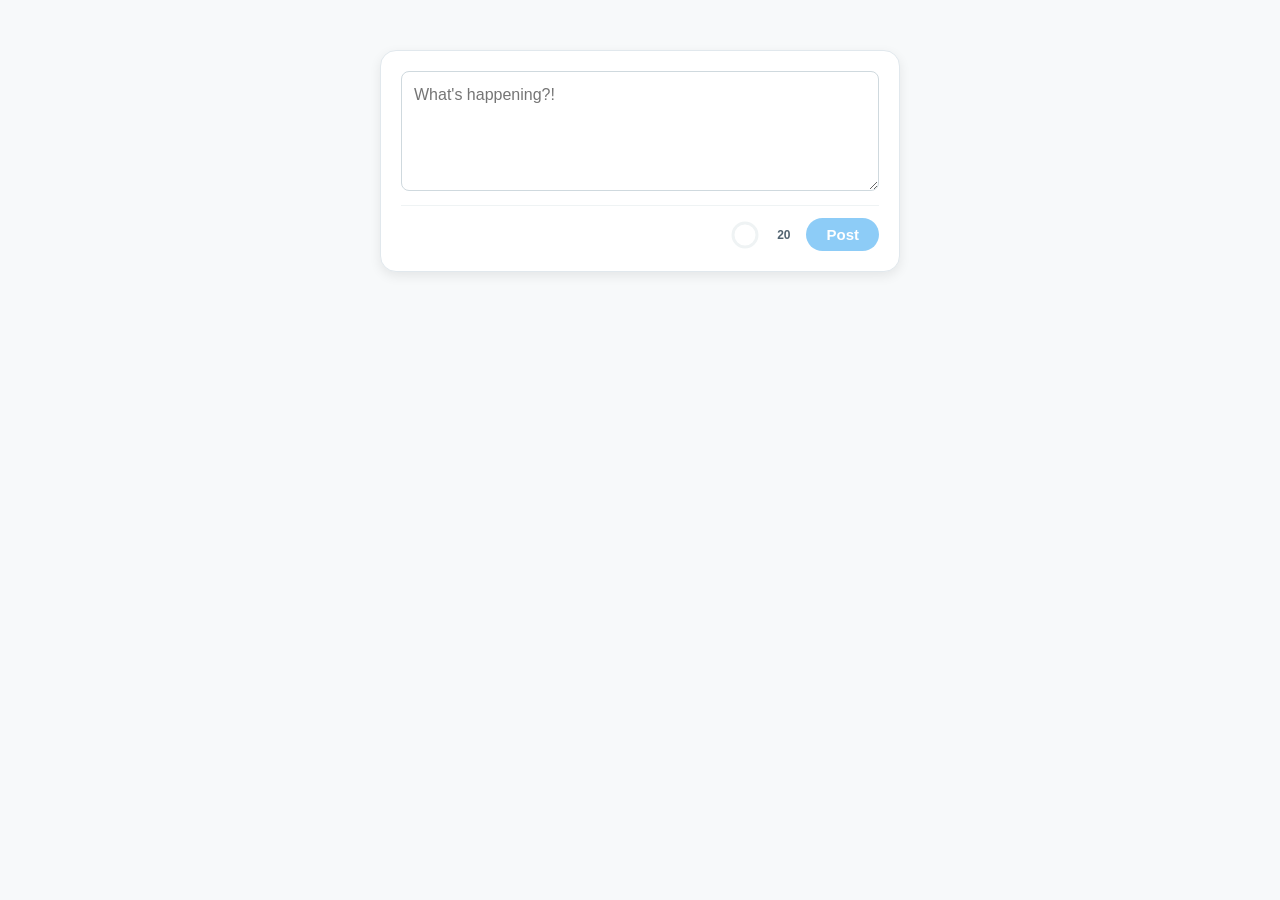
==== commit 76396e3b: "Squashed 'Smart-TextArea/' content from commit 159fe7b git-subtree-dir: Smart-TextArea git-subtree-s" ====
--- a/index.html
+++ b/index.html
@@ -1,39 +1,48 @@
-<!DOCTYPE html>
+<!doctype html>
 <html lang="en">
-<head>
-  <meta charset="UTF-8">
-  <meta name="viewport" content="width=device-width, initial-scale=1.0">
-  <title>Vanilla JS Dropdown Component</title>
-  <link rel="stylesheet" href="style.css">
-</head>
-<body>
-  <main class="page-shell">
-    <section class="intro">
-      <h1>Dropdown Component</h1>
-      <p>Single select, multi select.</p>
-    </section>
-
-    <section class="demo-grid" aria-label="Dropdown examples">
-      <div class="panel">
-        <div class="panel-header">
-          <h2>Single Select</h2>
-          <p>Closes after choosing one option.</p>
+  <head>
+    <meta charset="UTF-8" />
+    <meta name="viewport" content="width=device-width, initial-scale=1.0" />
+    <title>Smart Textarea</title>
+    <link rel="stylesheet" href="./style.css" />
+  </head>
+  <body>
+    <div style="width: 100%; max-width: 520px;">
+      <div class="composer-card">
+        <div class="editor-container">
+          <div class="backdrop" id="backdrop"></div>
+          <textarea id="tweetInput" placeholder="What's happening?!"></textarea>
         </div>
-        <div id="single-dropdown"></div>
-        <p class="result">Selected: <span id="single-result">None</span></p>
+        <div class="controls">
+          <div class="progress-container">
+            <svg class="progress-ring" width="32" height="32">
+              <circle 
+                class="progress-ring__bg"
+                stroke="#eff3f4"
+                stroke-width="3"
+                fill="transparent"
+                r="12"
+                cx="16"
+                cy="16"
+              />
+              <circle 
+                class="progress-ring__circle"
+                id="progressCircle"
+                stroke="#1d9bf0"
+                stroke-width="3"
+                fill="transparent"
+                r="12"
+                cx="16"
+                cy="16"
+              />
+            </svg>
+          </div>
+          <span class="char-count" id="charCount">20</span>
+          <button class="submit-btn" id="submitBtn" disabled>Post</button>
+        </div>
       </div>
-
-      <div class="panel">
-        <div class="panel-header">
-          <h2>Multi Select</h2>
-          <p>Choose more than one option.</p>
-        </div>
-        <div id="multi-dropdown"></div>
-        <p class="result">Selected: <span id="multi-result">None</span></p>
-      </div>
-    </section>
-  </main>
-
-  <script src="script.js"></script>
-</body>
+      <div class="feed-container" id="feed"></div>
+    </div>
+    <script src="./script.js"></script>
+  </body>
 </html>
--- a/style.css
+++ b/style.css
@@ -1,258 +1,165 @@
-:root {
-  color-scheme: light;
-  --bg: #f6f7f9;
-  --surface: #ffffff;
-  --ink: #18202f;
-  --muted: #687386;
-  --line: #d8dee8;
-  --accent: #2563eb;
-  --accent-soft: #e8f0ff;
-  --chip: #edf7f1;
-  --chip-ink: #17633b;
-  --shadow: 0 16px 40px rgba(24, 32, 47, 0.12);
-}
-
 * {
-  box-sizing: border-box;
+    box-sizing: border-box;
+    margin: 0;
+    padding: 0;
+    font-family: -apple-system, BlinkMacSystemFont, 'Segoe UI', Roboto, Helvetica, Arial, sans-serif;
 }
 
 body {
-  margin: 0;
-  min-height: 100vh;
-  background: var(--bg);
-  color: var(--ink);
-  font-family: Inter, ui-sans-serif, system-ui, -apple-system, BlinkMacSystemFont, "Segoe UI", sans-serif;
+    background-color: #f7f9fa;
+    display: flex;
+    justify-content: center;
+    padding-top: 50px;
 }
 
-button,
-input {
-  font: inherit;
+.composer-card {
+    background: #ffffff;
+    width: 100%;
+    max-width: 520px;
+    padding: 20px;
+    border-radius: 16px;
+    box-shadow: 0 4px 12px rgba(0, 0, 0, 0.08);
+    border: 1px solid #e1e8ed;
 }
 
-.page-shell {
-  width: min(1100px, calc(100% - 32px));
-  margin: 0 auto;
-  padding: 56px 0;
+.editor-container {
+    position: relative;
+    width: 100%;
+    min-height: 120px;
+    font-size: 16px;
+    line-height: 1.4;
 }
 
-.intro {
-  max-width: 680px;
-  margin-bottom: 32px;
+.backdrop, textarea {
+    width: 100%;
+    height: 100%;
+    min-height: 120px;
+    padding: 12px;
+    font-size: 16px;
+    line-height: 1.4;
+    font-family: inherit;
+    white-space: pre-wrap;
+    word-wrap: break-word;
+    border-radius: 8px;
 }
 
-.eyebrow {
-  margin: 0 0 8px;
-  color: var(--accent);
-  font-size: 0.78rem;
-  font-weight: 800;
-  letter-spacing: 0;
-  text-transform: uppercase;
+.backdrop {
+    position: absolute;
+    top: 0;
+    left: 0;
+    color: #0f1419;
+    background-color: transparent;
+    overflow: hidden;
+    pointer-events: none;
+    border: 1px solid transparent;
 }
 
-h1,
-h2,
-p {
-  margin-top: 0;
+textarea {
+    position: relative;
+    display: block;
+    color: transparent;
+    caret-color: #0f1419;
+    background: transparent;
+    border: 1px solid #cfd9de;
+    resize: vertical;
+    outline: none;
 }
 
-h1 {
-  margin-bottom: 12px;
-  font-size: clamp(2rem, 5vw, 4rem);
-  line-height: 1;
+textarea:focus {
+    border-color: #1d9bf0;
 }
 
-.intro p:last-child,
-.panel-header p {
-  color: var(--muted);
-  line-height: 1.6;
+.hashtag, .mention {
+    color: #1d9bf0;
 }
 
-.demo-grid {
-  display: grid;
-  grid-template-columns: repeat(2, minmax(0, 1fr));
-  gap: 24px;
+mark.overflow {
+    background-color: #fdb8c0;
+    color: inherit;
+    border-radius: 2px;
 }
 
-.panel {
-  min-width: 0;
-  border: 1px solid var(--line);
-  border-radius: 8px;
-  background: var(--surface);
-  padding: 24px;
-  box-shadow: 0 10px 30px rgba(24, 32, 47, 0.06);
+.controls {
+    display: flex;
+    align-items: center;
+    justify-content: flex-end;
+    gap: 16px;
+    margin-top: 14px;
+    padding-top: 12px;
+    border-top: 1px solid #eff3f4;
 }
 
-.panel-header {
-  margin-bottom: 18px;
+.progress-container {
+    position: relative;
+    width: 32px;
+    height: 32px;
+    display: flex;
+    align-items: center;
+    justify-content: center;
 }
 
-.panel-header h2 {
-  margin-bottom: 6px;
-  font-size: 1.15rem;
+.progress-ring {
+    transform: rotate(-90deg);
 }
 
-.result {
-  margin: 18px 0 0;
-  color: var(--muted);
+.progress-ring__circle {
+    transition: stroke-dashoffset 0.15s ease, stroke 0.2s ease;
+    transform-origin: 50% 50%;
 }
 
-.result span {
-  color: var(--ink);
-  font-weight: 700;
+.char-count {
+    font-size: 12px;
+    font-weight: 600;
+    color: #536471;
 }
 
-.dropdown {
-  position: relative;
+.char-count.warn {
+    color: #f7931a;
 }
 
-.dropdown-toggle {
-  display: flex;
-  align-items: center;
-  justify-content: space-between;
-  gap: 12px;
-  width: 100%;
-  min-height: 48px;
-  border: 1px solid var(--line);
-  border-radius: 8px;
-  background: #fff;
-  color: var(--ink);
-  padding: 8px 12px;
-  text-align: left;
-  cursor: pointer;
-  transition: border-color 160ms ease, box-shadow 160ms ease;
+.char-count.error {
+    color: #f4212e;
 }
 
-.dropdown-toggle:focus-visible,
-.dropdown.open .dropdown-toggle {
-  outline: none;
-  border-color: var(--accent);
-  box-shadow: 0 0 0 4px rgba(37, 99, 235, 0.14);
+.submit-btn {
+    background-color: #1d9bf0;
+    color: #ffffff;
+    border: none;
+    padding: 8px 20px;
+    font-size: 15px;
+    font-weight: 700;
+    border-radius: 20px;
+    cursor: pointer;
+    transition: background-color 0.2s;
 }
 
-.dropdown-value {
-  display: flex;
-  flex: 1;
-  flex-wrap: wrap;
-  align-items: center;
-  gap: 6px;
-  min-width: 0;
+.submit-btn:hover:not(:disabled) {
+    background-color: #1a8cd8;
 }
 
-.placeholder {
-  color: var(--muted);
+.submit-btn:disabled {
+    opacity: 0.5;
+    cursor: not-allowed;
 }
 
-.tag {
-  display: inline-flex;
-  align-items: center;
-  max-width: 100%;
-  border-radius: 999px;
-  background: var(--chip);
-  color: var(--chip-ink);
-  padding: 4px 9px;
-  font-size: 0.88rem;
-  font-weight: 700;
+.feed-container {
+    margin-top: 20px;
 }
 
-.chevron {
-  width: 10px;
-  height: 10px;
-  flex: 0 0 auto;
-  border-bottom: 2px solid var(--muted);
-  border-right: 2px solid var(--muted);
-  transform: rotate(45deg) translateY(-2px);
-  transition: transform 160ms ease;
+.post-card {
+    background: #ffffff;
+    border: 1px solid #e1e8ed;
+    border-radius: 12px;
+    padding: 16px;
+    margin-top: 12px;
+    line-height: 1.5;
 }
 
-.dropdown.open .chevron {
-  transform: rotate(225deg) translateY(-1px);
+.post-card a {
+    color: #1d9bf0;
+    text-decoration: none;
 }
 
-.dropdown-menu {
-  position: absolute;
-  z-index: 20;
-  top: calc(100% + 8px);
-  left: 0;
-  right: 0;
-  display: none;
-  overflow: hidden;
-  border: 1px solid var(--line);
-  border-radius: 8px;
-  background: var(--surface);
-  box-shadow: var(--shadow);
-}
-
-.dropdown.open .dropdown-menu {
-  display: block;
-}
-
-.dropdown-search {
-  width: calc(100% - 20px);
-  margin: 10px;
-  border: 1px solid var(--line);
-  border-radius: 6px;
-  padding: 10px 12px;
-  color: var(--ink);
-}
-
-.dropdown-search:focus {
-  outline: none;
-  border-color: var(--accent);
-}
-
-.dropdown-list {
-  max-height: 230px;
-  overflow-y: auto;
-  padding: 6px;
-}
-
-.dropdown-option {
-  display: flex;
-  align-items: center;
-  justify-content: space-between;
-  gap: 12px;
-  width: 100%;
-  border: 0;
-  border-radius: 6px;
-  background: transparent;
-  color: var(--ink);
-  padding: 10px 12px;
-  text-align: left;
-  cursor: pointer;
-}
-
-.dropdown-option:hover,
-.dropdown-option.active {
-  background: var(--accent-soft);
-}
-
-.dropdown-option.selected {
-  color: var(--accent);
-  font-weight: 800;
-}
-
-.checkmark {
-  color: var(--accent);
-  font-weight: 900;
-}
-
-.empty-state {
-  padding: 18px 12px;
-  color: var(--muted);
-  text-align: center;
-}
-
-@media (max-width: 760px) {
-  .page-shell {
-    width: min(100% - 24px, 520px);
-    padding: 32px 0;
-  }
-
-  .demo-grid {
-    grid-template-columns: 1fr;
-  }
-
-  .panel {
-    padding: 18px;
-  }
-}
+.post-card a:hover {
+    text-decoration: underline;
+}
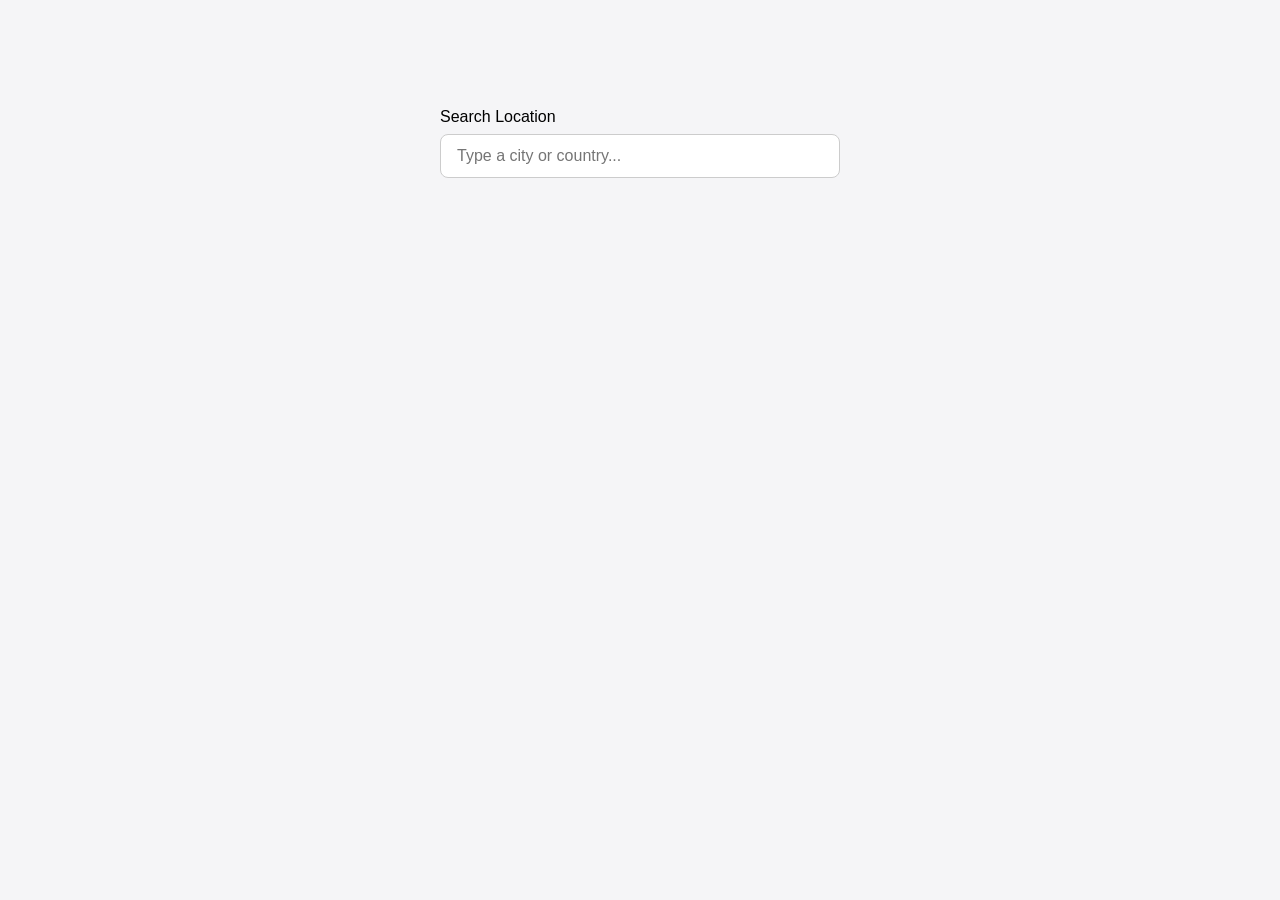
==== commit 70ff3b17: "Squashed 'Autosuggest-Input/' content from commit d728bbb git-subtree-dir: Autosuggest-Input git-sub" ====
--- a/index.html
+++ b/index.html
@@ -3,45 +3,21 @@
   <head>
     <meta charset="UTF-8" />
     <meta name="viewport" content="width=device-width, initial-scale=1.0" />
-    <title>Smart Textarea</title>
+    <title>Location Autosuggest</title>
     <link rel="stylesheet" href="./style.css" />
   </head>
   <body>
-    <div style="width: 100%; max-width: 520px;">
-      <div class="composer-card">
-        <div class="editor-container">
-          <div class="backdrop" id="backdrop"></div>
-          <textarea id="tweetInput" placeholder="What's happening?!"></textarea>
-        </div>
-        <div class="controls">
-          <div class="progress-container">
-            <svg class="progress-ring" width="32" height="32">
-              <circle 
-                class="progress-ring__bg"
-                stroke="#eff3f4"
-                stroke-width="3"
-                fill="transparent"
-                r="12"
-                cx="16"
-                cy="16"
-              />
-              <circle 
-                class="progress-ring__circle"
-                id="progressCircle"
-                stroke="#1d9bf0"
-                stroke-width="3"
-                fill="transparent"
-                r="12"
-                cx="16"
-                cy="16"
-              />
-            </svg>
-          </div>
-          <span class="char-count" id="charCount">20</span>
-          <button class="submit-btn" id="submitBtn" disabled>Post</button>
-        </div>
+    <div class="search-container">
+      <label for="search-input">Search Location</label>
+      <div class="input-wrapper">
+        <input
+          type="text"
+          id="search-input"
+          placeholder="Type a city or country..."
+          autocomplete="off"
+        />
+        <ul id="suggestions-list" class="suggestions-list"></ul>
       </div>
-      <div class="feed-container" id="feed"></div>
     </div>
     <script src="./script.js"></script>
   </body>
--- a/style.css
+++ b/style.css
@@ -1,165 +1,69 @@
 * {
     box-sizing: border-box;
-    margin: 0;
-    padding: 0;
-    font-family: -apple-system, BlinkMacSystemFont, 'Segoe UI', Roboto, Helvetica, Arial, sans-serif;
 }
 
 body {
-    background-color: #f7f9fa;
+    font-family: sans-serif;
     display: flex;
     justify-content: center;
-    padding-top: 50px;
+    padding-top: 100px;
+    background-color: #f5f5f7;
 }
 
-.composer-card {
-    background: #ffffff;
+.search-container {
     width: 100%;
-    max-width: 520px;
-    padding: 20px;
-    border-radius: 16px;
-    box-shadow: 0 4px 12px rgba(0, 0, 0, 0.08);
-    border: 1px solid #e1e8ed;
+    max-width: 400px;
 }
 
-.editor-container {
+.input-wrapper {
     position: relative;
-    width: 100%;
-    min-height: 120px;
-    font-size: 16px;
-    line-height: 1.4;
+    margin-top: 8px;
 }
 
-.backdrop, textarea {
+#search-input {
     width: 100%;
-    height: 100%;
-    min-height: 120px;
-    padding: 12px;
+    padding: 12px 16px;
     font-size: 16px;
-    line-height: 1.4;
-    font-family: inherit;
-    white-space: pre-wrap;
-    word-wrap: break-word;
+    border: 1px solid #ccc;
     border-radius: 8px;
-}
-
-.backdrop {
-    position: absolute;
-    top: 0;
-    left: 0;
-    color: #0f1419;
-    background-color: transparent;
-    overflow: hidden;
-    pointer-events: none;
-    border: 1px solid transparent;
-}
-
-textarea {
-    position: relative;
-    display: block;
-    color: transparent;
-    caret-color: #0f1419;
-    background: transparent;
-    border: 1px solid #cfd9de;
-    resize: vertical;
     outline: none;
 }
 
-textarea:focus {
-    border-color: #1d9bf0;
+#search-input:focus {
+    border-color: #0070f3;
+    box-shadow: 0 0 0 3px rgba(0, 112, 243, 0.2);
 }
 
-.hashtag, .mention {
-    color: #1d9bf0;
+.suggestions-list {
+    position: absolute;
+    top: 100%;
+    left: 0;
+    right: 0;
+    margin: 4px 0 0;
+    padding: 0;
+    list-style: none;
+    background: #ffffff;
+    border: 1px solid #ddd;
+    border-radius: 8px;
+    box-shadow: 0 4px 12px rgba(0, 0, 0, 0.1);
+    max-height: 250px;
+    overflow-y: auto;
+    display: none;
+    z-index: 10;
 }
 
-mark.overflow {
-    background-color: #fdb8c0;
-    color: inherit;
-    border-radius: 2px;
+.suggestions-list li {
+    padding: 10px 16px;
+    cursor: pointer;
+    font-size: 14px;
 }
 
-.controls {
-    display: flex;
-    align-items: center;
-    justify-content: flex-end;
-    gap: 16px;
-    margin-top: 14px;
-    padding-top: 12px;
-    border-top: 1px solid #eff3f4;
+.suggestions-list li:hover {
+    background-color: #f0f0f0;
 }
 
-.progress-container {
-    position: relative;
-    width: 32px;
-    height: 32px;
-    display: flex;
-    align-items: center;
-    justify-content: center;
-}
-
-.progress-ring {
-    transform: rotate(-90deg);
-}
-
-.progress-ring__circle {
-    transition: stroke-dashoffset 0.15s ease, stroke 0.2s ease;
-    transform-origin: 50% 50%;
-}
-
-.char-count {
-    font-size: 12px;
-    font-weight: 600;
-    color: #536471;
-}
-
-.char-count.warn {
-    color: #f7931a;
-}
-
-.char-count.error {
-    color: #f4212e;
-}
-
-.submit-btn {
-    background-color: #1d9bf0;
-    color: #ffffff;
-    border: none;
-    padding: 8px 20px;
-    font-size: 15px;
-    font-weight: 700;
-    border-radius: 20px;
-    cursor: pointer;
-    transition: background-color 0.2s;
-}
-
-.submit-btn:hover:not(:disabled) {
-    background-color: #1a8cd8;
-}
-
-.submit-btn:disabled {
-    opacity: 0.5;
-    cursor: not-allowed;
-}
-
-.feed-container {
-    margin-top: 20px;
-}
-
-.post-card {
-    background: #ffffff;
-    border: 1px solid #e1e8ed;
-    border-radius: 12px;
-    padding: 16px;
-    margin-top: 12px;
-    line-height: 1.5;
-}
-
-.post-card a {
-    color: #1d9bf0;
-    text-decoration: none;
-}
-
-.post-card a:hover {
-    text-decoration: underline;
+.suggestions-list li mark {
+    background-color: transparent;
+    font-weight: bold;
+    color: #0070f3;
 }
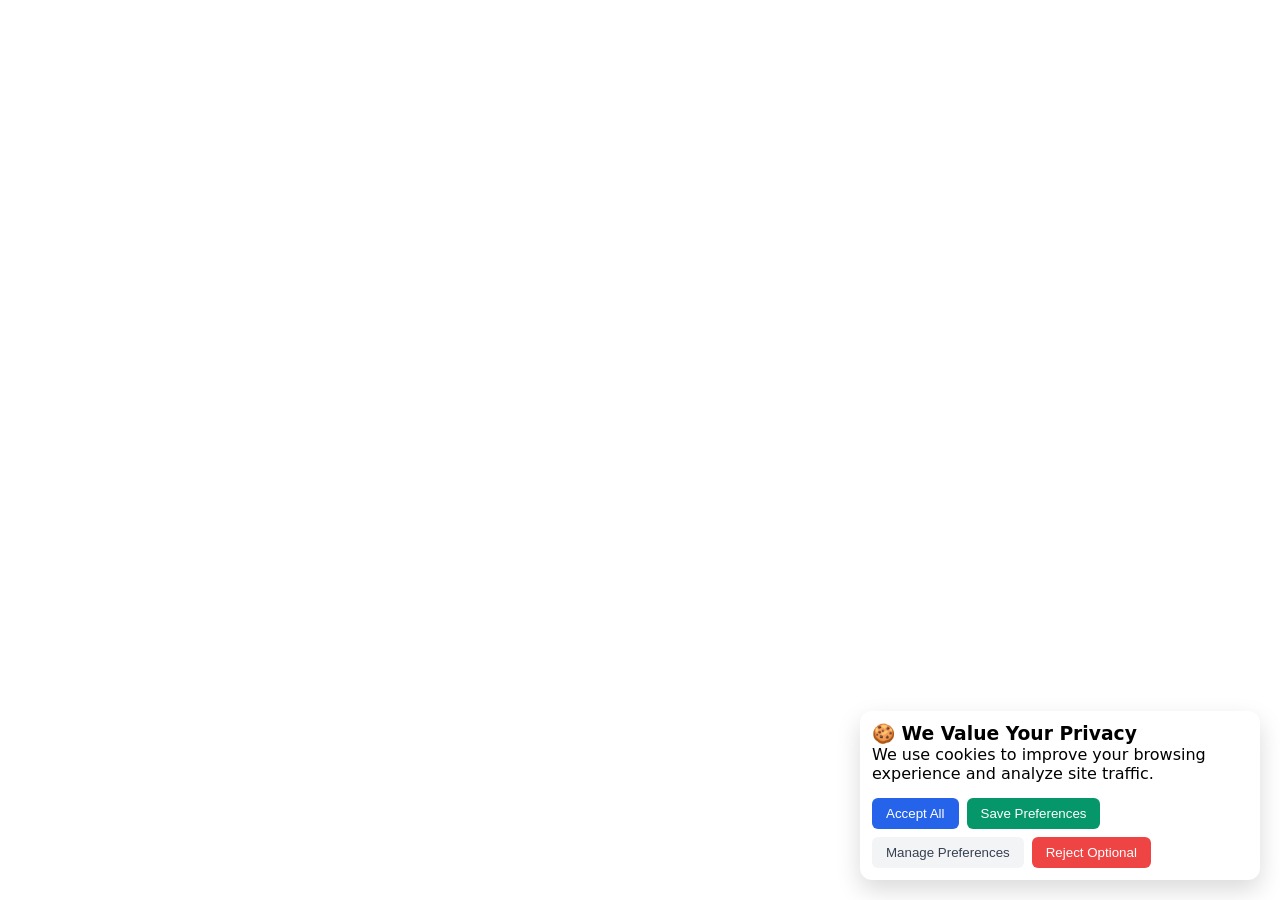
==== commit 46c796d6: "Squashed 'Cookie-Popup/' content from commit 9a9fdd6 git-subtree-dir: Cookie-Popup git-subtree-split" ====
--- a/index.html
+++ b/index.html
@@ -1,24 +1,38 @@
-<!doctype html>
+<!DOCTYPE html>
 <html lang="en">
-  <head>
-    <meta charset="UTF-8" />
-    <meta name="viewport" content="width=device-width, initial-scale=1.0" />
-    <title>Location Autosuggest</title>
-    <link rel="stylesheet" href="./style.css" />
-  </head>
-  <body>
-    <div class="search-container">
-      <label for="search-input">Search Location</label>
-      <div class="input-wrapper">
-        <input
-          type="text"
-          id="search-input"
-          placeholder="Type a city or country..."
-          autocomplete="off"
-        />
-        <ul id="suggestions-list" class="suggestions-list"></ul>
-      </div>
+<head>
+    <meta charset="UTF-8">
+    <meta name="viewport" content="width=device-width, initial-scale=1.0">
+    <title>Cookie Popup Modal</title>
+    <link rel="stylesheet" href="./style.css">
+</head>
+<body>
+    <div id="cookie-popup" class="cookie-popup hidden">
+        <div class="cookie-content">
+            <h3>🍪 We Value Your Privacy</h3>
+            <p>We use cookies to improve your browsing experience and analyze site traffic.</p>
+            <div class="preferences-menu hidden" id="preferences-menu">
+                <label>
+                    <input type="checkbox" checked disabled />
+                    Necessary (Always Active)
+                </label>
+                <label>
+                    <input type="checkbox" id="pref-analytics" />
+                    Analytics Cookies
+                </label>
+                <label>
+                    <input type="checkbox" id="pref-marketing" />
+                    Marketing Cookies
+                </label>
+            </div>
+            <div class="cookie-buttons">
+                <button id="btn-accept-all" class="btn btn-primary">Accept All</button>
+                <button id="btn-save-pref" class="btn btn-secondary hidden">Save Preferences</button>
+                <button id="btn-customize" class="btn btn-outline">Manage Preferences</button>
+                <button id="btn-reject-all" class="btn btn-danger">Reject Optional</button>
+            </div>
+        </div>
     </div>
     <script src="./script.js"></script>
-  </body>
-</html>
+</body>
+</html>
--- a/style.css
+++ b/style.css
@@ -1,69 +1,79 @@
 * {
+    margin: 0;
+    padding: 0;
     box-sizing: border-box;
 }
 
 body {
-    font-family: sans-serif;
     display: flex;
     justify-content: center;
-    padding-top: 100px;
-    background-color: #f5f5f7;
+    align-items: center;
+    height: 100vh;
 }
 
-.search-container {
-    width: 100%;
+.cookie-popup {
+    position: fixed;
+    bottom: 20px;
+    right: 20px;
     max-width: 400px;
+    background-color: #ffffff;
+    box-shadow: 0 10px 25px rgba(0, 0, 0, 0.15);
+    border-radius: 12px;
+    padding: 12px;
+    font-family: system-ui, sans-serif;
+    z-index: 999;
+    transition: opacity 0.3s ease, transform 0.3s ease;
 }
 
-.input-wrapper {
-    position: relative;
-    margin-top: 8px;
+.cookie-popup.hidden {
+    opacity: 0;
+    transform: translateY(20px);
+    pointer-events: none;
 }
 
-#search-input {
-    width: 100%;
-    padding: 12px 16px;
-    font-size: 16px;
-    border: 1px solid #ccc;
-    border-radius: 8px;
-    outline: none;
+.preferences-menu {
+    margin: 15px 0;
+    display: flex;
+    flex-direction: column;
+    gap: 8px;
+    font-size: 0.9rem;
 }
 
-#search-input:focus {
-    border-color: #0070f3;
-    box-shadow: 0 0 0 3px rgba(0, 112, 243, 0.2);
+.preferences-menu.hidden {
+    display: none;
 }
 
-.suggestions-list {
-    position: absolute;
-    top: 100%;
-    left: 0;
-    right: 0;
-    margin: 4px 0 0;
-    padding: 0;
-    list-style: none;
-    background: #ffffff;
-    border: 1px solid #ddd;
-    border-radius: 8px;
-    box-shadow: 0 4px 12px rgba(0, 0, 0, 0.1);
-    max-height: 250px;
-    overflow-y: auto;
-    display: none;
-    z-index: 10;
+.cookie-buttons {
+    display: flex;
+    flex-wrap: wrap;
+    gap: 8px;
+    margin-top: 15px;
 }
 
-.suggestions-list li {
-    padding: 10px 16px;
+.btn {
+    padding: 8px 14px;
+    border-radius: 6px;
+    border: none;
     cursor: pointer;
-    font-size: 14px;
+    font-weight: 500;
 }
 
-.suggestions-list li:hover {
-    background-color: #f0f0f0;
+.btn-primary {
+    background-color: #2563eb;
+    color: white;
 }
 
-.suggestions-list li mark {
-    background-color: transparent;
-    font-weight: bold;
-    color: #0070f3;
+.btn-secondary {
+    background-color: #059669;
+    color: white;
+}
+
+.btn-outline {
+    background-color: #f3f4f6;
+    color: #374151;
+}
+
+.btn-danger {
+    background-color: #ef4444;
+    color: white;
 }
